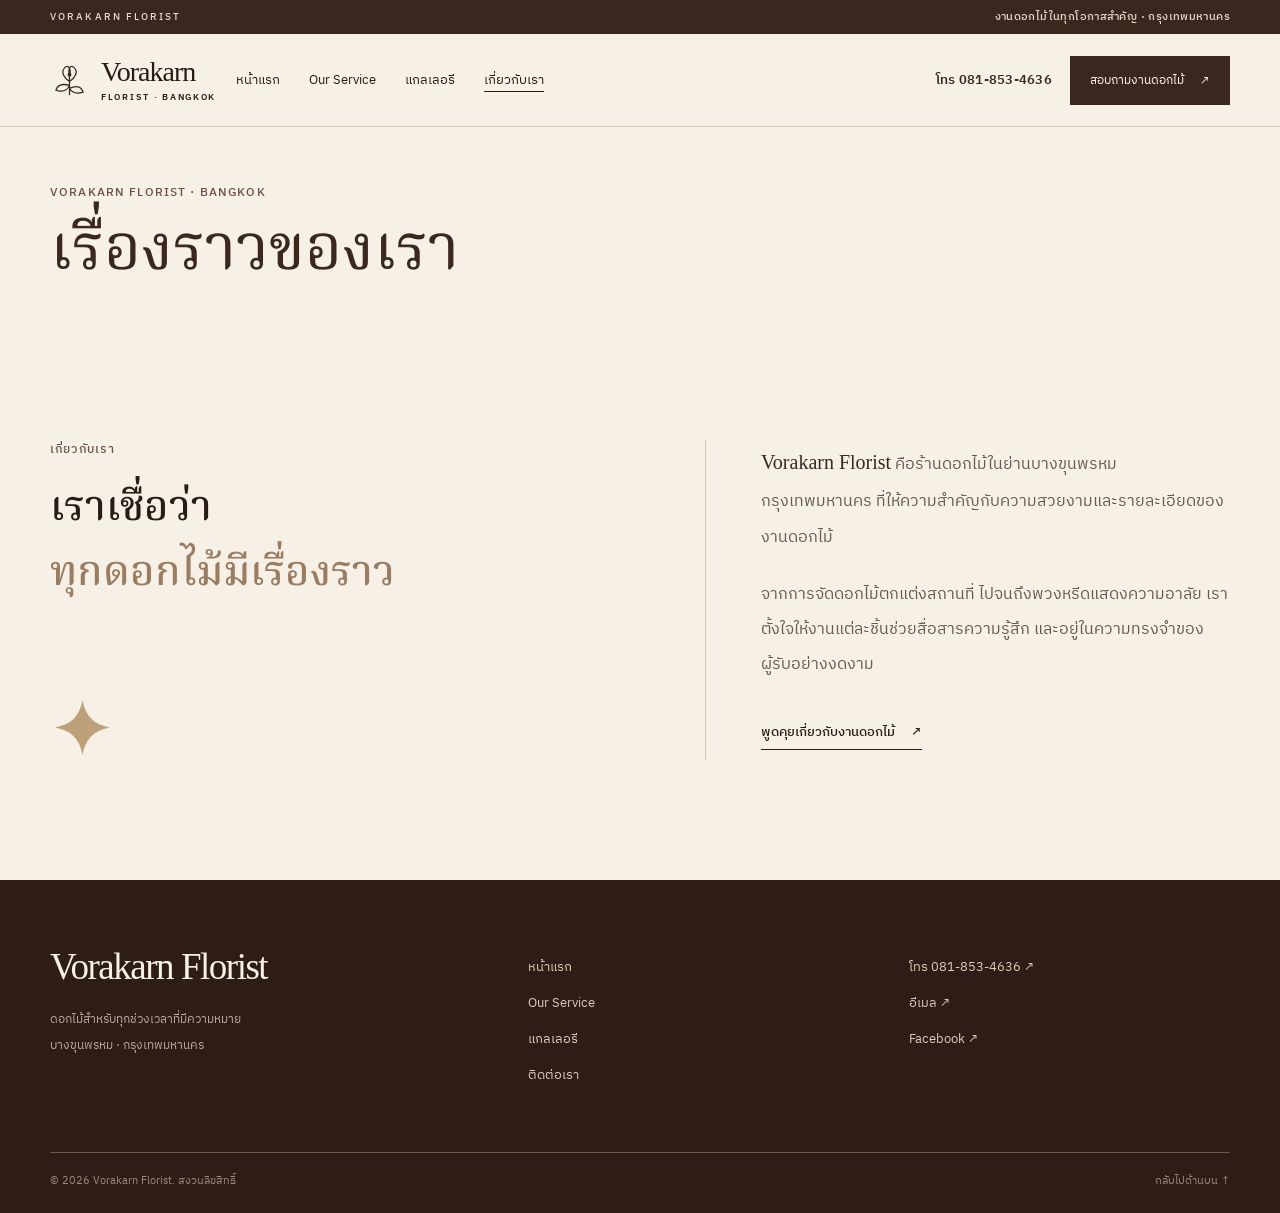
==== about/index.html @ 6dd92ac2 "Add complete Vorakarn Florist website with Our Service categories" ====
<!doctype html>
<html lang="th">
<head>
<meta charset="utf-8"/>
<meta content="width=device-width, initial-scale=1" name="viewport"/>
<meta content="#3a281f" name="theme-color"/>
<meta content="รู้จัก Vorakarn Florist ร้านดอกไม้ย่านบางขุนพรหม กรุงเทพมหานคร" name="description"/>
<meta content="website" property="og:type"/>
<meta content="Vorakarn Florist | งานดอกไม้สำหรับทุกช่วงเวลาที่มีความหมาย" property="og:title"/>
<meta content="งานดอกไม้ที่บรรจงออกแบบ ถ่ายทอดความรู้สึกในทุกโอกาส จากร้านดอกไม้ย่านบางขุนพรหม กรุงเทพมหานคร" property="og:description"/>
<meta content="/assets/photos/IMG_3998.JPG" property="og:image"/>
<title>เกี่ยวกับเรา | Vorakarn Florist</title>
<link href="https://fonts.googleapis.com" rel="preconnect"/>
<link crossorigin="" href="https://fonts.gstatic.com" rel="preconnect"/>
<link href="https://fonts.googleapis.com/css2?family=IBM+Plex+Sans+Thai:wght@300;400;500;600;700&amp;family=Noto+Serif+Thai:wght@400;500;600&amp;display=swap" rel="stylesheet"/>
<link href="/assets/favicon.svg" rel="icon" type="image/svg+xml"/>
<link href="/assets/styles.css" rel="stylesheet"/>
</head>
<body>
<a class="skip-link" href="#main">ข้ามไปยังเนื้อหา</a>
<div class="site-chrome">
<div class="notice-bar"><div class="shell"><span>VORAKARN FLORIST</span><span class="notice-right">งานดอกไม้ในทุกโอกาสสำคัญ · กรุงเทพมหานคร</span></div></div>
<header class="site-header" id="top">
<div class="shell header-inner">
<a aria-label="Vorakarn Florist ไปหน้าแรก" class="brand" href="/">
<span aria-hidden="true" class="brand-mark"><svg fill="none" viewbox="0 0 40 40"><path d="M20 35V16M20 21C14 17 11 11 15 7c4-4 7 1 5 9M20 21c6-4 9-10 5-14-4-4-7 1-5 9M20 25c-7-2-12-1-14 5 7 2 12 0 14-5Zm0 3c7-3 12-2 14 4-7 2-12 0-14-4Z" stroke="currentColor" stroke-linejoin="round" stroke-width="1.3"></path><circle cx="20" cy="14" fill="currentColor" r="2"></circle></svg></span>
<span class="brand-type"><strong>Vorakarn</strong><small>FLORIST · BANGKOK</small></span>
</a>
<nav aria-label="เมนูหลัก" class="primary-nav" id="primary-nav">
<a href="/">หน้าแรก</a><a href="/flowers/">Our Service</a><a href="/gallery/">แกลเลอรี</a><a aria-current="page" href="/about/">เกี่ยวกับเรา</a><a class="mobile-contact" href="/contact/">ติดต่อเรา</a>
</nav>
<div class="header-actions">
<a class="header-phone" href="tel:+66818534636">โทร 081-853-4636</a>
<a class="header-cta" href="/contact/">สอบถามงานดอกไม้ <span aria-hidden="true">↗</span></a>
</div>
<button aria-controls="primary-nav" aria-expanded="false" aria-label="เปิดเมนู" class="menu-toggle"><span></span><span></span></button>
</div>
</header>
</div>
<main id="main"><div class="shell inner-page-intro"><p class="overline">VORAKARN FLORIST · BANGKOK</p><h1>เรื่องราวของเรา</h1></div>






<section aria-labelledby="about-title" class="section about" id="about"><div class="shell about-grid"><div class="about-lead reveal"><p class="overline">เกี่ยวกับเรา</p><h2 id="about-title">เราเชื่อว่า<br/><em>ทุกดอกไม้มีเรื่องราว</em></h2><span aria-hidden="true" class="about-flower"><svg aria-hidden="true" class="ornament-svg" focusable="false" viewbox="0 0 64 64" xmlns="http://www.w3.org/2000/svg"><path d="M32 5 C35 21 43 29 59 32 C43 35 35 43 32 59 C29 43 21 35 5 32 C21 29 29 21 32 5Z" fill="currentColor"></path></svg></span></div><div class="about-body reveal"><p><strong>Vorakarn Florist</strong> คือร้านดอกไม้ในย่านบางขุนพรหม กรุงเทพมหานคร ที่ให้ความสำคัญกับความสวยงามและรายละเอียดของงานดอกไม้</p><p>จากการจัดดอกไม้ตกแต่งสถานที่ ไปจนถึงพวงหรีดแสดงความอาลัย เราตั้งใจให้งานแต่ละชิ้นช่วยสื่อสารความรู้สึก และอยู่ในความทรงจำของผู้รับอย่างงดงาม</p><a class="text-link" href="/contact/">พูดคุยเกี่ยวกับงานดอกไม้ <span aria-hidden="true">↗</span></a></div></div></section>

</main>
<footer class="site-footer"><div class="shell footer-grid"><div><div class="footer-brand">Vorakarn<span> Florist</span></div><p>ดอกไม้สำหรับทุกช่วงเวลาที่มีความหมาย<br/>บางขุนพรหม · กรุงเทพมหานคร</p></div><div class="footer-links"><a href="/">หน้าแรก</a><a href="/flowers/">Our Service</a><a href="/gallery/">แกลเลอรี</a><a href="/contact/">ติดต่อเรา</a></div><div class="footer-social"><a href="tel:+66818534636">โทร 081-853-4636 ↗</a><a href="mailto:vorakarncht@gmail.com">อีเมล ↗</a><a href="https://www.facebook.com/profile.php?id=61595373192844" rel="noopener noreferrer" target="_blank">Facebook ↗</a></div></div><div class="shell footer-bottom"><span>© <span id="year">2026</span> Vorakarn Florist. สงวนลิขสิทธิ์</span><a href="/">กลับไปด้านบน ↑</a></div></footer>
<dialog aria-label="ดูภาพผลงานขนาดใหญ่" class="lightbox" id="lightbox"><button aria-label="ปิดภาพ" class="lightbox-close" type="button">×</button><img alt="" class="lightbox-img" src=""/><p class="lightbox-caption"></p><button aria-label="รูปก่อนหน้า" class="lightbox-prev" type="button">‹</button><button aria-label="รูปถัดไป" class="lightbox-next" type="button">›</button></dialog>
<script src="/assets/app.js"></script>
</body>
</html>
---- assets/styles.css ----
:root{--brown:#3a281f;--espresso:#291b16;--brown-light:#6a5042;--cream:#f7f0e7;--sand:#ede2d3;--beige:#d5c4ae;--gold:#b89b78;--line:#d7cab8;--white:#fffdf9;--serif:'Noto Serif Thai',Georgia,serif;--sans:'IBM Plex Sans Thai',system-ui,sans-serif}*{box-sizing:border-box}html{scroll-behavior:smooth;scroll-padding-top:95px}body{margin:0;background:var(--cream);color:var(--espresso);font-family:var(--sans);font-size:16px;font-weight:400;-webkit-font-smoothing:antialiased}body:has(dialog[open]){overflow:hidden}a{color:inherit;text-decoration:none}button{font:inherit}img{display:block;width:100%}h1,h2,h3,p{margin:0}h1,h2,h3{font-family:var(--serif);font-weight:500}em{font-style:normal;color:var(--brown-light)}.shell{width:min(1260px,calc(100% - 100px));margin:auto}.skip-link{position:absolute;left:12px;top:-100px;background:white;color:black;padding:10px 16px;z-index:999}.skip-link:focus{top:12px}.notice-bar{background:var(--brown);color:#e8dbc9;font:500 10px var(--sans);letter-spacing:.21em}.notice-bar .shell{display:flex;align-items:center;justify-content:space-between;height:34px}.notice-right{font-size:11px;letter-spacing:.035em}.site-header{position:sticky;top:0;background:rgba(247,240,231,.97);backdrop-filter:blur(20px);border-bottom:1px solid var(--line);z-index:20}.header-inner{height:92px;display:flex;align-items:center;justify-content:space-between;gap:20px}.brand{display:flex;align-items:center;gap:12px;white-space:nowrap}.brand-mark{width:39px;height:39px;color:var(--brown)}.brand-mark svg{width:100%;height:100%}.brand-type{display:flex;flex-direction:column;line-height:1}.brand-type strong{font-family:Georgia,serif;font-size:28px;font-weight:400;letter-spacing:-.035em}.brand-type small{margin-top:7px;font-size:9px;letter-spacing:.19em;font-weight:600}.primary-nav{display:flex;gap:29px;align-items:center}.primary-nav>a{font-size:13px;transition:color .2s}.primary-nav>a:hover,.text-link:hover{color:#98754f}.header-cta{background:var(--brown);color:#fff8ef;padding:15px 20px;font-size:12px;white-space:nowrap;transition:background .2s}.header-cta:hover,.btn-dark:hover{background:#694b37}.header-cta span,.btn span,.text-link span{margin-left:13px}.mobile-contact,.menu-toggle{display:none!important}.hero{padding-top:54px}.hero-grid{display:grid;grid-template-columns:.96fr 1.04fr;min-height:650px;align-items:stretch}.hero-copy{padding:82px 50px 65px 5px;display:flex;flex-direction:column;align-items:flex-start;position:relative}.eyebrow,.overline{font-size:12px;letter-spacing:.095em;font-weight:500;color:var(--brown-light)}.eyebrow{display:flex;align-items:center;gap:12px}.eyebrow-line{display:inline-block;width:27px;height:1px;background:var(--gold)}.hero-ornament{font-size:20px;color:var(--gold);margin:58px 0 22px}.hero h1{font-size:clamp(36px,3.35vw,54px);line-height:1.47;letter-spacing:-.045em;white-space:nowrap}.hero h1 em{color:#967657}.hero-lead{max-width:435px;line-height:2;opacity:.8;font-size:15px;margin:27px 0 36px}.hero-actions{display:flex;align-items:center;flex-wrap:wrap;gap:26px}.btn{display:inline-flex;align-items:center;justify-content:center;gap:10px;padding:15px 25px;font-size:14px;font-weight:500;min-height:54px;transition:background .2s,transform .2s}.btn:hover{transform:translateY(-2px)}.btn-dark{background:var(--brown);color:var(--white)}.btn-light{background:var(--cream);color:var(--brown)}.btn-light:hover{background:#e5d8c6}.btn-outline{border:1px solid #aa9481;color:var(--brown);padding-inline:26px}.btn-outline:hover{background:var(--sand)}.text-link{border-bottom:1px solid currentColor;padding-bottom:6px;font-size:13px;font-weight:500;transition:color .2s}.hero-note{display:flex;align-items:center;gap:15px;margin-top:auto;padding-top:42px;color:#827365;font-size:11px}.thin-line{width:29px;height:1px;background:#b29b87}.hero-photo{height:100%;min-height:650px;position:relative;overflow:hidden;background:#cbb8ab}.hero-photo>img{height:100%;object-fit:cover;object-position:center 45%;transition:transform .7s}.hero-photo:hover>img{transform:scale(1.035)}.photo-corner{position:absolute;right:23px;top:23px;width:60px;height:60px;background:#f8efe2e8;display:flex;align-items:center;justify-content:center;font-family:Georgia,serif;font-size:29px;letter-spacing:-8px;padding-right:9px;color:var(--brown)}.photo-corner span{padding-top:8px}.photo-caption{position:absolute;bottom:0;left:0;right:0;background:linear-gradient(transparent,rgba(0,0,0,.48));color:white;font-size:12px;letter-spacing:.02em;padding:45px 25px 22px}.hero-bottom{height:95px;display:flex;gap:26px;align-items:center;color:#8c7666;font-size:11px;letter-spacing:.04em}.hero-bottom-line{flex:1;height:1px;background:var(--line)}.hero-bottom>a{font-size:25px}.intro-band{background:var(--brown);color:var(--cream)}.intro-band-inner{min-height:225px;display:flex;align-items:center;justify-content:space-between;gap:30px}.intro-band p{font-family:var(--serif);font-size:clamp(20px,2.4vw,30px);line-height:1.9;letter-spacing:-.015em}.intro-band p span{color:#ccaf8e}.intro-star{font-size:67px;color:#bda17b}.section{padding:120px 0}.section-heading{display:flex;justify-content:space-between;align-items:end;gap:70px;margin-bottom:49px}.section-heading h2{font-size:clamp(29px,3.1vw,44px);line-height:1.5;letter-spacing:-.03em;margin-top:13px}.section-heading h2 em,.about h2 em{color:#9a7c61}.section-heading>p{font-size:14px;max-width:375px;line-height:2;color:#796b5f}.service-grid{display:grid;grid-template-columns:repeat(3,1fr);gap:22px}.service-card{border:1px solid var(--line);background:#f7f0e7;transition:transform .3s,box-shadow .3s;overflow:hidden}.service-card:hover{transform:translateY(-6px);box-shadow:0 20px 50px #38271d12}.service-image{height:355px;overflow:hidden;background:#e1d7cb}.service-image img{height:100%;object-fit:cover;transition:transform .5s}.service-card:hover img{transform:scale(1.06)}.service-info{padding:25px 25px 32px;position:relative;min-height:221px}.service-info>span:first-child{color:#9d846f;font-size:10px;letter-spacing:.07em}.service-info h3{font-size:20px;line-height:1.6;margin:13px 0 12px;padding-right:20px}.service-info p{font-size:12px;color:#76685c;line-height:2;max-width:95%}.service-arrow{position:absolute;right:24px;bottom:25px;font-size:20px;color:#92765d}.image-feature{display:grid;grid-template-columns:1fr 1fr;min-height:630px}.feature-photo{background:#d3c9c0;min-height:630px}.feature-photo img{height:100%;object-fit:cover;object-position:center 46%}.feature-copy{display:flex;align-items:center;background:var(--brown);color:var(--cream);padding:70px min(7vw,105px)}.feature-copy-inner{max-width:470px}.feature-copy .overline{color:#d5baa0}.feature-copy h2{font-size:clamp(30px,3vw,44px);line-height:1.7;margin:25px 0}.feature-copy h2 em{color:#c7ad8d}.feature-copy p{max-width:420px;color:#e0d2c4;line-height:2.05;font-size:14px;margin-bottom:31px}.text-link-light{color:#f6e8d5}.portfolio{background:#fdf9f2}.gallery-tabs{display:flex;flex-wrap:wrap;gap:28px;border-bottom:1px solid var(--line);margin-bottom:28px}.tab{border:0;background:transparent;color:#847261;padding:0 0 18px;position:relative;cursor:pointer;font-size:13px}.tab span{font-size:10px;color:#b19d86;margin-left:6px}.tab.active{color:var(--brown);font-weight:600}.tab.active:after{position:absolute;content:"";height:2px;left:0;right:0;bottom:-1px;background:var(--brown)}.gallery-grid{display:grid;grid-template-columns:repeat(3,minmax(0,1fr));grid-auto-flow:row dense;gap:17px}.gallery-card{border:0;padding:0;background:#e0d5c7;cursor:zoom-in;overflow:hidden;position:relative;aspect-ratio:4/4.3;min-height:0}.gallery-card.tall{grid-row:span 2;aspect-ratio:auto}.gallery-card img{height:100%;object-fit:cover;transition:transform .65s}.gallery-card:hover img{transform:scale(1.065)}.gallery-card:focus-visible{outline:3px solid #9b6f45;outline-offset:3px}.gallery-card[hidden]{display:none!important}.gallery-overlay{display:flex;justify-content:space-between;position:absolute;bottom:0;left:0;right:0;padding:48px 19px 20px;background:linear-gradient(transparent,rgba(31,22,18,.78));color:#fff;font-size:12px;text-align:left;opacity:0;transform:translateY(7px);transition:opacity .25s,transform .25s}.gallery-card:hover .gallery-overlay,.gallery-card:focus-visible .gallery-overlay{opacity:1;transform:none}.gallery-after{display:flex;align-items:center;justify-content:center;gap:22px;padding-top:42px;color:#746659;font-size:13px}.gallery-after a{text-decoration:underline;text-underline-offset:6px;color:#3a281f;font-weight:600}.wreath-section{background:#eee5d9;padding:110px 0}.wreath-grid{display:grid;grid-template-columns:.96fr 1.04fr;gap:min(9vw,120px);align-items:center}.wreath-photo{max-width:480px;aspect-ratio:4/4.5;background:#d6c3b4}.wreath-photo img{width:100%;height:100%;object-fit:cover}.wreath-copy{max-width:520px}.wreath-copy h2{font-size:clamp(30px,3.5vw,49px);line-height:1.55;margin:21px 0}.wreath-copy>p:not(.overline){font-size:15px;line-height:2.1;color:#706154;margin-bottom:30px}.about{background:#f7f0e7}.about-grid{display:grid;grid-template-columns:1fr 1fr;gap:130px}.about-lead{display:flex;flex-direction:column;min-height:320px}.about h2{font-size:clamp(31px,3.25vw,49px);line-height:1.55;margin:18px 0 34px}.about-flower{font-size:65px;font-weight:300;color:#bda17b;margin-top:auto}.about-body{border-left:1px solid var(--line);padding-left:55px}.about-body p{font-size:16px;line-height:2.2;color:#67594d;margin-bottom:22px}.about-body strong{font-family:Georgia,serif;font-size:20px;color:var(--brown);font-weight:400}.about-body .text-link{display:inline-block;margin-top:17px}.contact{background:var(--brown);color:var(--cream);padding:120px 0}.contact-grid{display:grid;grid-template-columns:.95fr 1.05fr;gap:125px}.contact .overline{color:#cbb194}.contact h2{font-size:clamp(34px,4.3vw,60px);line-height:1.5;margin:22px 0}.contact h2 em{color:#cfb48f}.contact-intro>p:not(.overline){font-size:14px;line-height:2.05;color:#e4d6c8;max-width:410px;margin-bottom:33px}.contact-details{border-top:1px solid #806c5d}.contact-item{display:grid;grid-template-columns:50px 1fr 25px;gap:12px;align-items:start;padding:24px 0;border-bottom:1px solid #806c5d}.contact-index{color:#a99481;font:12px Georgia,serif;padding-top:5px}.contact-item h3{font-family:var(--sans);font-size:12px;font-weight:400;color:#c7b09b;margin-bottom:6px}.contact-item a{font-size:16px;line-height:1.8;word-break:break-word;transition:color .2s}.contact-item a:hover{color:#dbc19f}.contact-out{font-size:23px;color:#c9ae91}.site-footer{background:#2d1d16;color:#decbb8;padding:65px 0 23px}.footer-grid{display:grid;grid-template-columns:1.3fr 1fr 1fr;gap:60px}.footer-brand{font-family:Georgia,serif;font-size:37px;letter-spacing:-.04em;color:var(--cream)}.footer-brand span{font-weight:400}.footer-grid p{font-size:12px;color:#bda998;line-height:2.1;margin-top:19px}.footer-links,.footer-social{display:flex;flex-direction:column;gap:14px;padding-top:11px;font-size:13px}.footer-links a:hover,.footer-social a:hover{color:white}.footer-bottom{display:flex;justify-content:space-between;border-top:1px solid #705746;margin-top:66px;padding-top:19px;color:#9c897a;font-size:11px}.lightbox{border:0;padding:0;background:#1d1511f7;color:#fff;position:fixed;inset:0;width:100vw;height:100vh;max-width:none;max-height:none;overflow:hidden}.lightbox::backdrop{background:#120c09e8}.lightbox-img{position:absolute;left:50%;top:50%;transform:translate(-50%,-50%);max-height:85vh;max-width:85vw;width:auto;height:auto;object-fit:contain}.lightbox-caption{position:absolute;left:50%;transform:translateX(-50%);bottom:14px;text-align:center;font-size:13px}.lightbox-close,.lightbox-prev,.lightbox-next{position:absolute;border:0;background:#fff2;color:#fff;cursor:pointer;width:45px;height:45px;border-radius:50%;font:31px Georgia,serif}.lightbox-close{right:24px;top:21px}.lightbox-prev{left:25px;top:50%}.lightbox-next{right:25px;top:50%}.lightbox-close:hover,.lightbox-prev:hover,.lightbox-next:hover{background:#fff4}.reveal{opacity:1;transform:none}@media(prefers-reduced-motion:no-preference){.js-reveal .reveal:not(.visible){opacity:0;transform:translateY(18px)}.js-reveal .reveal{transition:opacity .7s ease,transform .7s ease}.js-reveal .reveal.visible{opacity:1;transform:none}}@media(max-width:1160px){.shell{width:min(1100px,calc(100% - 70px))}.primary-nav{gap:17px}.primary-nav>a{font-size:12px}.hero-copy{padding-right:22px}.hero h1{font-size:41px}.header-cta{padding:14px}.service-image{height:300px}.contact-grid{gap:70px}}@media(max-width:900px){.shell{width:calc(100% - 48px)}.notice-bar .shell{height:30px}.header-inner{height:75px}.primary-nav{gap:13px}.header-cta{display:none}.hero{padding-top:25px}.hero-grid{grid-template-columns:1fr 1fr;min-height:530px}.hero-copy{padding:42px 25px 37px 0}.hero-ornament{margin:25px 0 14px}.hero h1{font-size:34px;white-space:normal}.hero-lead{font-size:13px}.hero-photo{min-height:530px}.section{padding:85px 0}.section-heading{gap:25px}.service-grid{gap:12px}.service-image{height:250px}.service-info{padding:20px;min-height:245px}.service-info h3{font-size:17px}.image-feature,.feature-photo{min-height:525px}.feature-copy{padding:45px}.about-grid{gap:60px}.contact-grid{gap:50px}.gallery-grid{gap:12px}}
@media(max-width:680px){html{scroll-padding-top:76px}.shell{width:calc(100% - 38px)}.notice-bar .shell{justify-content:center}.notice-right{display:none}.site-header .header-inner{height:72px}.brand-mark{width:31px;height:31px}.brand-type strong{font-size:23px}.brand-type small{font-size:8px}.menu-toggle{display:flex!important;flex-direction:column;justify-content:center;gap:6px;width:40px;height:40px;background:transparent;border:0;padding:9px;cursor:pointer}.menu-toggle span{background:var(--brown);height:2px;width:23px;transition:transform .2s}.menu-toggle[aria-expanded=true] span:first-child{transform:translateY(4px) rotate(45deg)}.menu-toggle[aria-expanded=true] span:last-child{transform:translateY(-4px) rotate(-45deg)}.primary-nav{position:absolute;left:0;right:0;top:72px;background:var(--cream);border-bottom:1px solid var(--line);padding:14px 19px 20px;display:none;flex-direction:column;align-items:stretch;gap:0;box-shadow:0 30px 30px #0002}.primary-nav.open{display:flex}.primary-nav>a{font-size:15px;border-bottom:1px solid var(--line);padding:13px 7px}.mobile-contact{display:block!important}.hero{padding:0}.hero-grid{grid-template-columns:1fr;min-height:0}.hero-copy{padding:52px 2px 42px;min-height:470px}.eyebrow{font-size:11px}.hero-ornament{margin:26px 0 13px}.hero h1{font-size:clamp(33px,8vw,43px);line-height:1.58}.hero-lead{max-width:360px;line-height:1.95;font-size:13px;margin:19px 0 29px}.hero-actions{gap:24px}.btn{min-height:51px;font-size:13px}.hero-note{padding-top:37px}.hero-photo{height:510px;min-height:0}.photo-corner{width:51px;height:51px;font-size:25px}.hero-bottom{height:70px;gap:13px;font-size:9px}.hero-bottom-line{max-width:30px}.hero-bottom>a{margin-left:auto}.intro-band-inner{min-height:190px}.intro-band p{font-size:20px}.intro-star{font-size:33px}.section{padding:82px 0}.section-heading{align-items:flex-start;flex-direction:column;gap:15px;margin-bottom:34px}.section-heading h2{font-size:32px}.section-heading>p{font-size:13px}.service-grid{grid-template-columns:1fr;gap:21px}.service-image{height:320px}.service-info{min-height:0;padding:19px 23px 29px}.service-info h3{font-size:21px}.service-info p{max-width:93%;font-size:13px}.image-feature{grid-template-columns:1fr}.feature-photo{min-height:0;height:410px}.feature-copy{padding:64px 27px;min-height:430px}.feature-copy h2{font-size:32px}.gallery-tabs{gap:13px}.tab{font-size:11px}.tab span{font-size:9px}.gallery-grid{grid-template-columns:repeat(2,minmax(0,1fr));gap:9px}.gallery-card{aspect-ratio:3/4.3}.gallery-card.tall{grid-row:span 2}.gallery-overlay{opacity:1;transform:none;padding:35px 9px 11px;font-size:10px}.gallery-after{align-items:flex-start;flex-direction:column;gap:6px;line-height:1.8}.wreath-section{padding:78px 0}.wreath-grid{grid-template-columns:1fr;gap:40px}.wreath-photo{max-width:none;aspect-ratio:4/4}.wreath-copy h2{font-size:35px}.about-grid{grid-template-columns:1fr;gap:22px}.about-lead{min-height:0}.about h2{font-size:34px}.about-flower{display:none}.about-body{padding-left:20px}.about-body p{font-size:14px}.contact{padding:90px 0}.contact-grid{grid-template-columns:1fr;gap:56px}.contact h2{font-size:42px}.contact-item{grid-template-columns:27px 1fr 20px}.contact-item a{font-size:14px}.footer-grid{grid-template-columns:1fr 1fr;gap:35px}.footer-grid>div:first-child{grid-column:span 2}.footer-brand{font-size:31px}.footer-bottom{gap:15px;line-height:1.7}.lightbox-img{max-width:87vw;max-height:78vh}.lightbox-close{right:15px;top:15px}.lightbox-prev{left:6px}.lightbox-next{right:6px}}
@media(max-width:360px){.hero-actions{gap:14px}.hero h1{font-size:31px}.tab{font-size:10px}.gallery-tabs{gap:8px}}@media(prefers-reduced-motion:reduce){html{scroll-behavior:auto}*{animation:none!important;transition:none!important}}

/* Cross-platform monochrome ornaments: iOS draws the original ✳ glyph as a green emoji */
.ornament-svg{display:inline-block;vertical-align:middle;width:1em;height:1em;color:inherit;fill:currentColor;flex:none}
.intro-star .ornament-svg,.hero-ornament .ornament-svg,.about-flower .ornament-svg{display:block}

/* Additional clean-URL page mastheads */
.inner-page-intro { padding-top: 3.5rem; padding-bottom: 1.8rem; }
.inner-page-intro h1 { font-family: "Noto Serif Thai", serif; font-weight: 400; font-size: clamp(2.7rem, 5vw, 4.8rem); line-height: 1.25; color: #3a281f; margin: .6rem 0 0; }
.primary-nav a[aria-current="page"] { text-decoration: underline; text-underline-offset: .45rem; }
@media(max-width:700px) { .inner-page-intro {padding-top: 2.8rem; padding-bottom: 0;} }

/* Fixed top chrome + header phone */
html{scroll-padding-top:127px}
body{padding-top:127px}
.site-chrome{
  position:fixed;
  top:0;
  left:0;
  right:0;
  z-index:40;
  background:rgba(247,240,231,.97);
  backdrop-filter:blur(20px);
}
.site-header{
  position:relative;
  top:auto;
  background:transparent;
  backdrop-filter:none;
}
.header-actions{
  display:flex;
  align-items:center;
  gap:18px;
  margin-left:auto;
  flex-shrink:0;
}
.header-phone{
  color:var(--brown);
  font-size:13px;
  font-weight:600;
  letter-spacing:.02em;
  white-space:nowrap;
  transition:color .2s;
}
.header-phone:hover{color:#98754f}
@media(max-width:1160px){
  .header-actions{gap:12px}
  .header-phone{font-size:12px}
}
@media(max-width:900px){
  html{scroll-padding-top:106px}
  body{padding-top:106px}
}
@media(max-width:680px){
  html{scroll-padding-top:103px}
  body{padding-top:103px}
  .header-phone{font-size:12px}
}
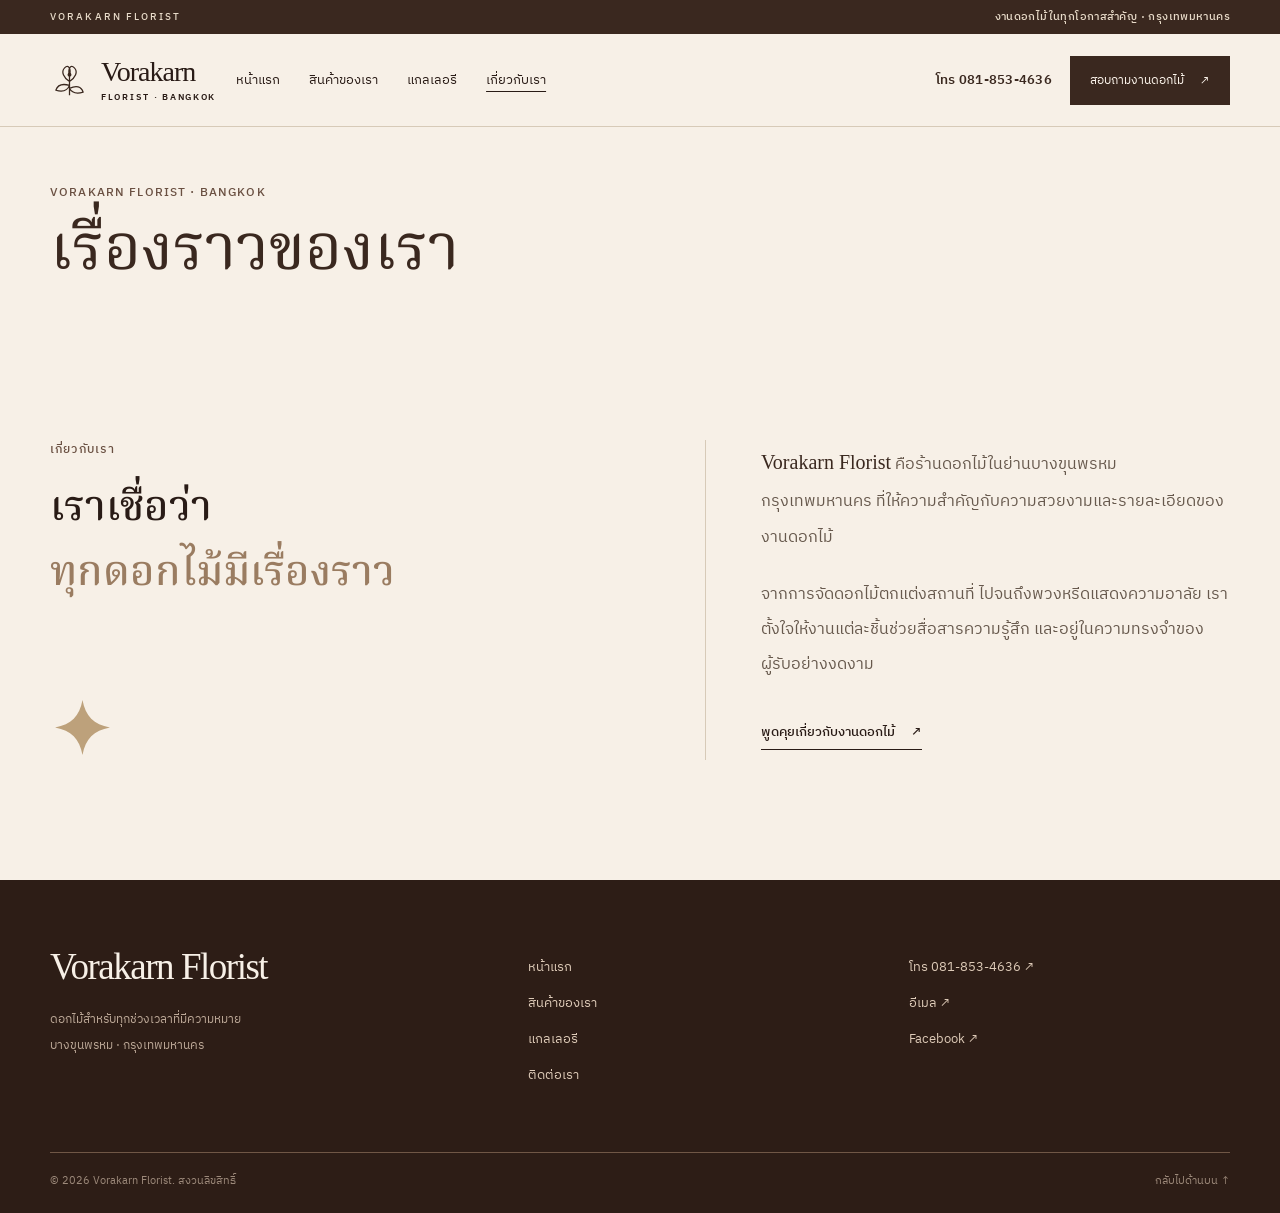
==== commit fc079915: "Rename product page to สินค้าของเรา and event category to งานตกแต่งสถานที่" ====
--- a/about/index.html
+++ b/about/index.html
@@ -27,7 +27,7 @@
 <span class="brand-type"><strong>Vorakarn</strong><small>FLORIST · BANGKOK</small></span>
 </a>
 <nav aria-label="เมนูหลัก" class="primary-nav" id="primary-nav">
-<a href="/">หน้าแรก</a><a href="/flowers/">Our Service</a><a href="/gallery/">แกลเลอรี</a><a aria-current="page" href="/about/">เกี่ยวกับเรา</a><a class="mobile-contact" href="/contact/">ติดต่อเรา</a>
+<a href="/">หน้าแรก</a><a href="/flowers/">สินค้าของเรา</a><a href="/gallery/">แกลเลอรี</a><a aria-current="page" href="/about/">เกี่ยวกับเรา</a><a class="mobile-contact" href="/contact/">ติดต่อเรา</a>
 </nav>
 <div class="header-actions">
 <a class="header-phone" href="tel:+66818534636">โทร 081-853-4636</a>
@@ -47,7 +47,7 @@
 <section aria-labelledby="about-title" class="section about" id="about"><div class="shell about-grid"><div class="about-lead reveal"><p class="overline">เกี่ยวกับเรา</p><h2 id="about-title">เราเชื่อว่า<br/><em>ทุกดอกไม้มีเรื่องราว</em></h2><span aria-hidden="true" class="about-flower"><svg aria-hidden="true" class="ornament-svg" focusable="false" viewbox="0 0 64 64" xmlns="http://www.w3.org/2000/svg"><path d="M32 5 C35 21 43 29 59 32 C43 35 35 43 32 59 C29 43 21 35 5 32 C21 29 29 21 32 5Z" fill="currentColor"></path></svg></span></div><div class="about-body reveal"><p><strong>Vorakarn Florist</strong> คือร้านดอกไม้ในย่านบางขุนพรหม กรุงเทพมหานคร ที่ให้ความสำคัญกับความสวยงามและรายละเอียดของงานดอกไม้</p><p>จากการจัดดอกไม้ตกแต่งสถานที่ ไปจนถึงพวงหรีดแสดงความอาลัย เราตั้งใจให้งานแต่ละชิ้นช่วยสื่อสารความรู้สึก และอยู่ในความทรงจำของผู้รับอย่างงดงาม</p><a class="text-link" href="/contact/">พูดคุยเกี่ยวกับงานดอกไม้ <span aria-hidden="true">↗</span></a></div></div></section>
 
 </main>
-<footer class="site-footer"><div class="shell footer-grid"><div><div class="footer-brand">Vorakarn<span> Florist</span></div><p>ดอกไม้สำหรับทุกช่วงเวลาที่มีความหมาย<br/>บางขุนพรหม · กรุงเทพมหานคร</p></div><div class="footer-links"><a href="/">หน้าแรก</a><a href="/flowers/">Our Service</a><a href="/gallery/">แกลเลอรี</a><a href="/contact/">ติดต่อเรา</a></div><div class="footer-social"><a href="tel:+66818534636">โทร 081-853-4636 ↗</a><a href="mailto:vorakarncht@gmail.com">อีเมล ↗</a><a href="https://www.facebook.com/profile.php?id=61595373192844" rel="noopener noreferrer" target="_blank">Facebook ↗</a></div></div><div class="shell footer-bottom"><span>© <span id="year">2026</span> Vorakarn Florist. สงวนลิขสิทธิ์</span><a href="/">กลับไปด้านบน ↑</a></div></footer>
+<footer class="site-footer"><div class="shell footer-grid"><div><div class="footer-brand">Vorakarn<span> Florist</span></div><p>ดอกไม้สำหรับทุกช่วงเวลาที่มีความหมาย<br/>บางขุนพรหม · กรุงเทพมหานคร</p></div><div class="footer-links"><a href="/">หน้าแรก</a><a href="/flowers/">สินค้าของเรา</a><a href="/gallery/">แกลเลอรี</a><a href="/contact/">ติดต่อเรา</a></div><div class="footer-social"><a href="tel:+66818534636">โทร 081-853-4636 ↗</a><a href="mailto:vorakarncht@gmail.com">อีเมล ↗</a><a href="https://www.facebook.com/profile.php?id=61595373192844" rel="noopener noreferrer" target="_blank">Facebook ↗</a></div></div><div class="shell footer-bottom"><span>© <span id="year">2026</span> Vorakarn Florist. สงวนลิขสิทธิ์</span><a href="/">กลับไปด้านบน ↑</a></div></footer>
 <dialog aria-label="ดูภาพผลงานขนาดใหญ่" class="lightbox" id="lightbox"><button aria-label="ปิดภาพ" class="lightbox-close" type="button">×</button><img alt="" class="lightbox-img" src=""/><p class="lightbox-caption"></p><button aria-label="รูปก่อนหน้า" class="lightbox-prev" type="button">‹</button><button aria-label="รูปถัดไป" class="lightbox-next" type="button">›</button></dialog>
 <script src="/assets/app.js"></script>
 </body>
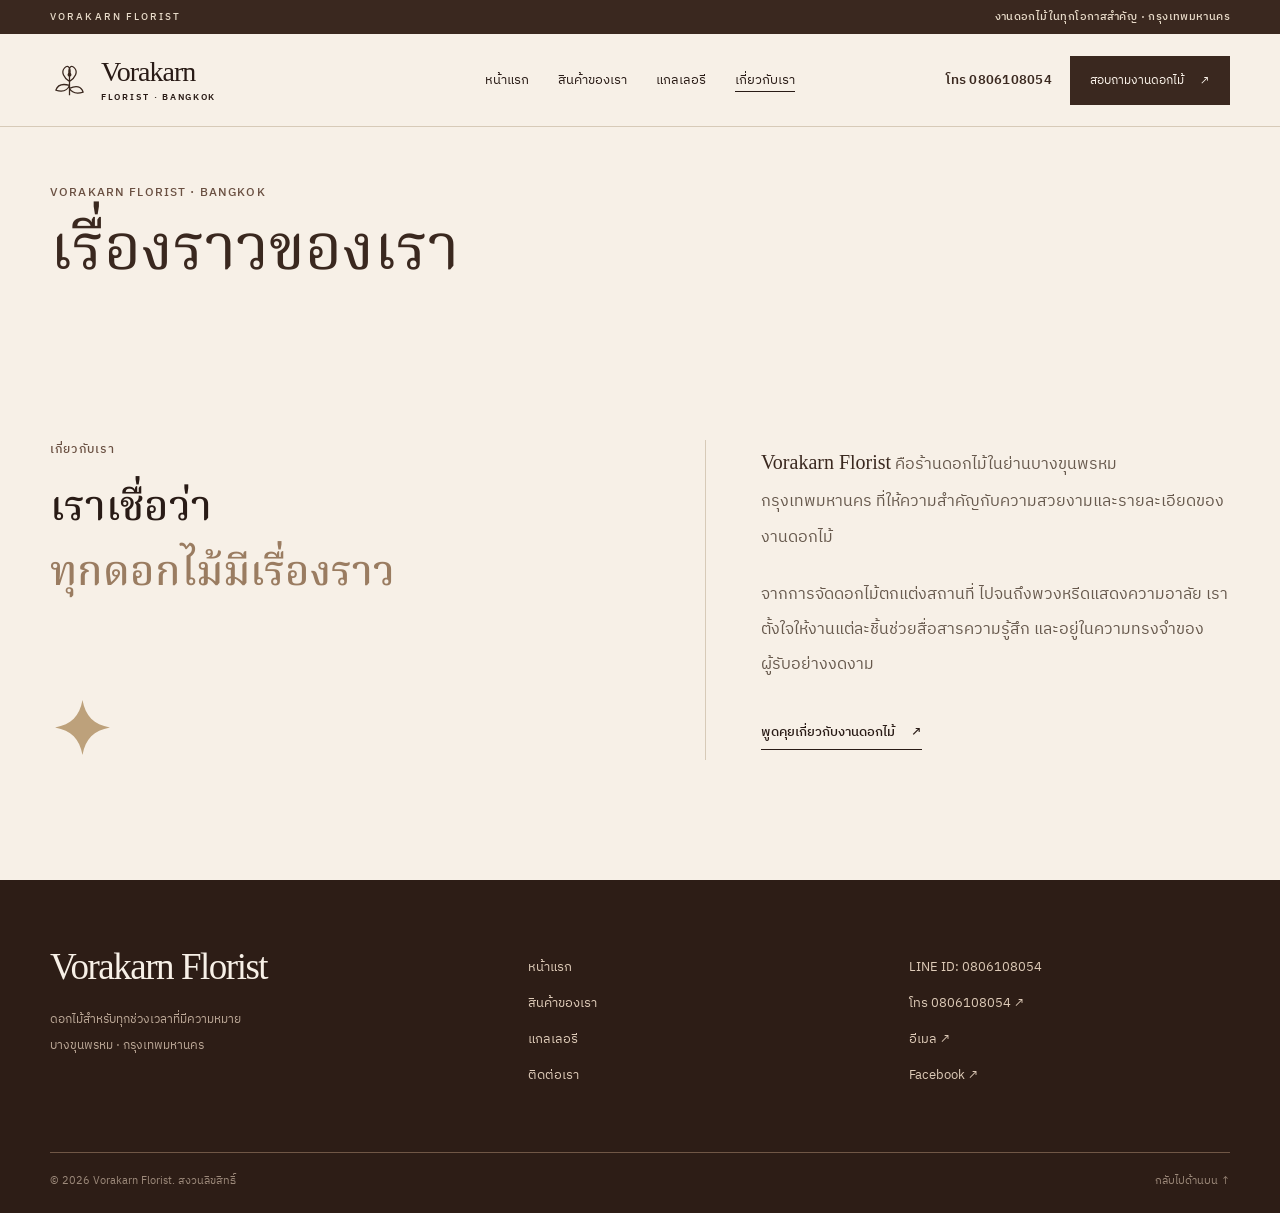
==== commit f4037c84: "Center header navigation and update phone and LINE contact details" ====
--- a/about/index.html
+++ b/about/index.html
@@ -30,7 +30,7 @@
 <a href="/">หน้าแรก</a><a href="/flowers/">สินค้าของเรา</a><a href="/gallery/">แกลเลอรี</a><a aria-current="page" href="/about/">เกี่ยวกับเรา</a><a class="mobile-contact" href="/contact/">ติดต่อเรา</a>
 </nav>
 <div class="header-actions">
-<a class="header-phone" href="tel:+66818534636">โทร 081-853-4636</a>
+<a class="header-phone" href="tel:+66806108054">โทร 0806108054</a>
 <a class="header-cta" href="/contact/">สอบถามงานดอกไม้ <span aria-hidden="true">↗</span></a>
 </div>
 <button aria-controls="primary-nav" aria-expanded="false" aria-label="เปิดเมนู" class="menu-toggle"><span></span><span></span></button>
@@ -47,7 +47,7 @@
 <section aria-labelledby="about-title" class="section about" id="about"><div class="shell about-grid"><div class="about-lead reveal"><p class="overline">เกี่ยวกับเรา</p><h2 id="about-title">เราเชื่อว่า<br/><em>ทุกดอกไม้มีเรื่องราว</em></h2><span aria-hidden="true" class="about-flower"><svg aria-hidden="true" class="ornament-svg" focusable="false" viewbox="0 0 64 64" xmlns="http://www.w3.org/2000/svg"><path d="M32 5 C35 21 43 29 59 32 C43 35 35 43 32 59 C29 43 21 35 5 32 C21 29 29 21 32 5Z" fill="currentColor"></path></svg></span></div><div class="about-body reveal"><p><strong>Vorakarn Florist</strong> คือร้านดอกไม้ในย่านบางขุนพรหม กรุงเทพมหานคร ที่ให้ความสำคัญกับความสวยงามและรายละเอียดของงานดอกไม้</p><p>จากการจัดดอกไม้ตกแต่งสถานที่ ไปจนถึงพวงหรีดแสดงความอาลัย เราตั้งใจให้งานแต่ละชิ้นช่วยสื่อสารความรู้สึก และอยู่ในความทรงจำของผู้รับอย่างงดงาม</p><a class="text-link" href="/contact/">พูดคุยเกี่ยวกับงานดอกไม้ <span aria-hidden="true">↗</span></a></div></div></section>
 
 </main>
-<footer class="site-footer"><div class="shell footer-grid"><div><div class="footer-brand">Vorakarn<span> Florist</span></div><p>ดอกไม้สำหรับทุกช่วงเวลาที่มีความหมาย<br/>บางขุนพรหม · กรุงเทพมหานคร</p></div><div class="footer-links"><a href="/">หน้าแรก</a><a href="/flowers/">สินค้าของเรา</a><a href="/gallery/">แกลเลอรี</a><a href="/contact/">ติดต่อเรา</a></div><div class="footer-social"><a href="tel:+66818534636">โทร 081-853-4636 ↗</a><a href="mailto:vorakarncht@gmail.com">อีเมล ↗</a><a href="https://www.facebook.com/profile.php?id=61595373192844" rel="noopener noreferrer" target="_blank">Facebook ↗</a></div></div><div class="shell footer-bottom"><span>© <span id="year">2026</span> Vorakarn Florist. สงวนลิขสิทธิ์</span><a href="/">กลับไปด้านบน ↑</a></div></footer>
+<footer class="site-footer"><div class="shell footer-grid"><div><div class="footer-brand">Vorakarn<span> Florist</span></div><p>ดอกไม้สำหรับทุกช่วงเวลาที่มีความหมาย<br/>บางขุนพรหม · กรุงเทพมหานคร</p></div><div class="footer-links"><a href="/">หน้าแรก</a><a href="/flowers/">สินค้าของเรา</a><a href="/gallery/">แกลเลอรี</a><a href="/contact/">ติดต่อเรา</a></div><div class="footer-social"><span>LINE ID: 0806108054</span><a href="tel:+66806108054">โทร 0806108054 ↗</a><a href="mailto:vorakarncht@gmail.com">อีเมล ↗</a><a href="https://www.facebook.com/profile.php?id=61595373192844" rel="noopener noreferrer" target="_blank">Facebook ↗</a></div></div><div class="shell footer-bottom"><span>© <span id="year">2026</span> Vorakarn Florist. สงวนลิขสิทธิ์</span><a href="/">กลับไปด้านบน ↑</a></div></footer>
 <dialog aria-label="ดูภาพผลงานขนาดใหญ่" class="lightbox" id="lightbox"><button aria-label="ปิดภาพ" class="lightbox-close" type="button">×</button><img alt="" class="lightbox-img" src=""/><p class="lightbox-caption"></p><button aria-label="รูปก่อนหน้า" class="lightbox-prev" type="button">‹</button><button aria-label="รูปถัดไป" class="lightbox-next" type="button">›</button></dialog>
 <script src="/assets/app.js"></script>
 </body>
--- a/assets/styles.css
+++ b/assets/styles.css
@@ -59,3 +59,24 @@
   body{padding-top:103px}
   .header-phone{font-size:12px}
 }
+
+/* Keep the desktop menu centered independently of the side controls. */
+@media(min-width:681px){
+  .header-inner{display:grid;grid-template-columns:minmax(0,1fr) auto minmax(0,1fr)}
+  .header-inner>.brand{justify-self:start}
+  .header-inner>.primary-nav{justify-self:center;white-space:nowrap}
+  .header-inner>.header-actions{justify-self:end;margin-left:0}
+}
+@media(min-width:901px) and (max-width:1160px){
+  .header-cta{display:none}
+}
+@media(min-width:681px) and (max-width:900px){
+  .header-inner{height:115px;grid-template-columns:1fr 1fr;grid-template-rows:66px 49px;gap:0 20px}
+  .header-inner>.primary-nav{grid-row:2;grid-column:1 / -1;align-self:start}
+  .header-inner>.header-actions{grid-row:1;grid-column:2}
+  html{scroll-padding-top:146px}
+  body{padding-top:146px}
+}
+.contact-line-id{font-size:16px;line-height:1.8;overflow-wrap:anywhere}
+.contact-line-note{font-size:12px;color:#c7b09b;margin-top:4px;line-height:1.8}
+@media(max-width:680px){.contact-line-id{font-size:14px}}
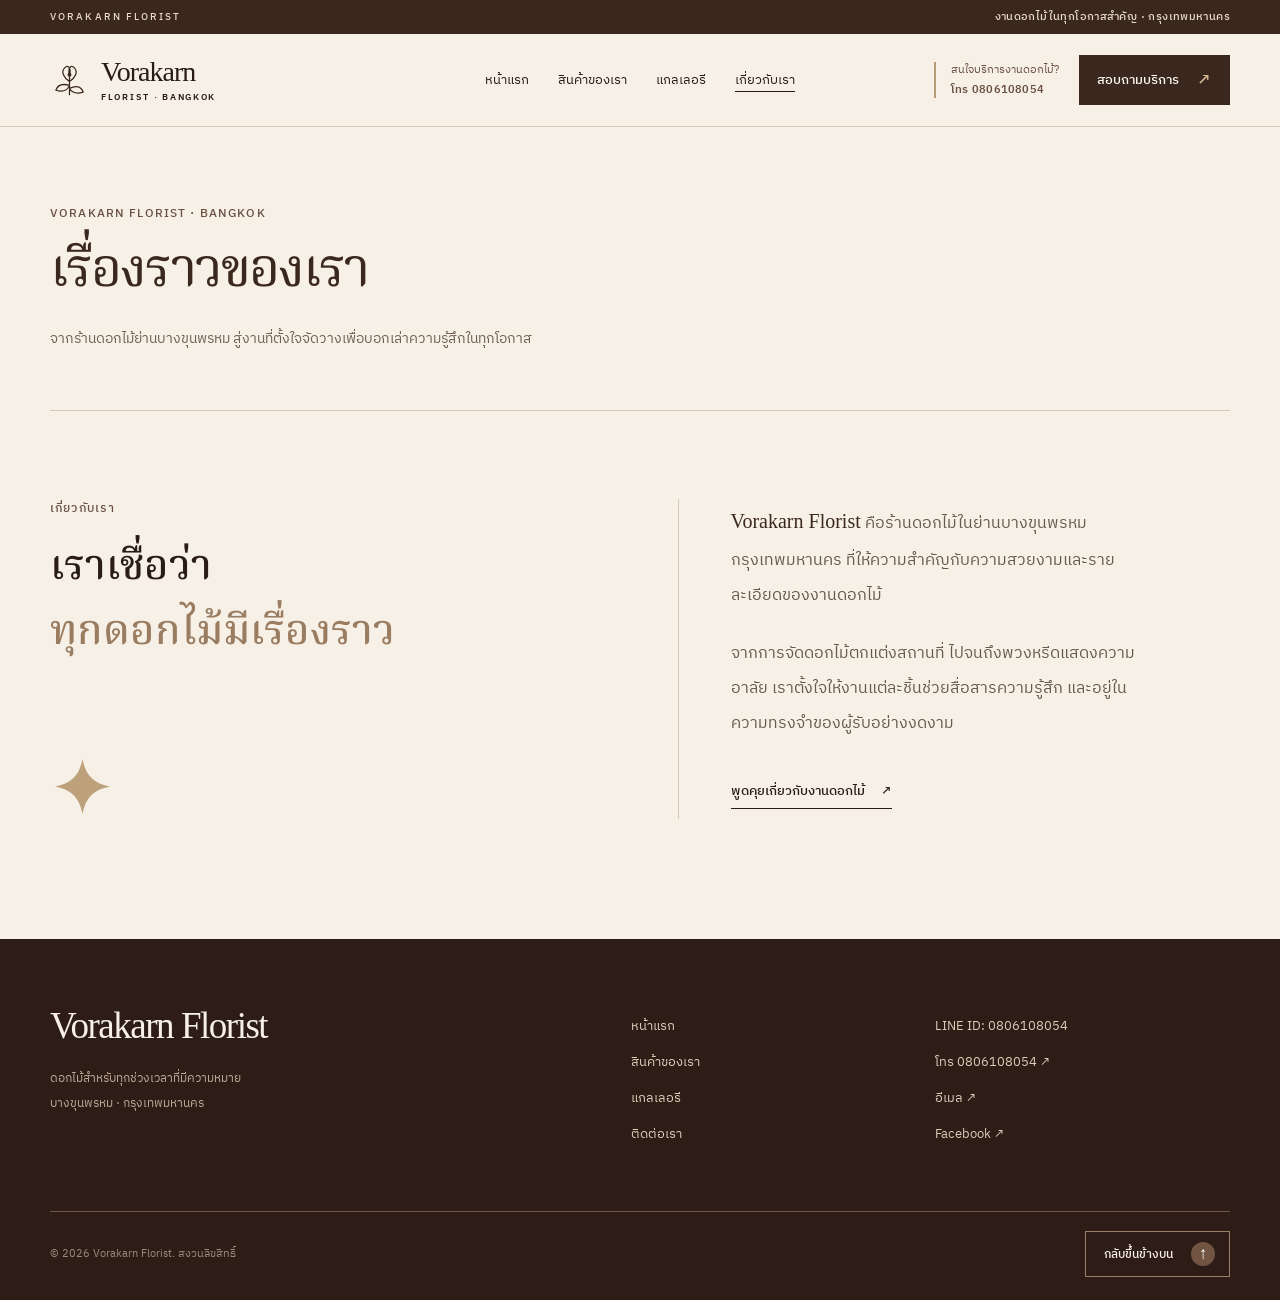
==== commit 68423a76: "Polish florist site layout, navigation, and SEO" ====
--- a/about/index.html
+++ b/about/index.html
@@ -6,10 +6,14 @@
 <meta content="#3a281f" name="theme-color"/>
 <meta content="รู้จัก Vorakarn Florist ร้านดอกไม้ย่านบางขุนพรหม กรุงเทพมหานคร" name="description"/>
 <meta content="website" property="og:type"/>
-<meta content="Vorakarn Florist | งานดอกไม้สำหรับทุกช่วงเวลาที่มีความหมาย" property="og:title"/>
-<meta content="งานดอกไม้ที่บรรจงออกแบบ ถ่ายทอดความรู้สึกในทุกโอกาส จากร้านดอกไม้ย่านบางขุนพรหม กรุงเทพมหานคร" property="og:description"/>
-<meta content="/assets/photos/IMG_3998.JPG" property="og:image"/>
+<meta content="เกี่ยวกับเรา | Vorakarn Florist" property="og:title"/>
+<meta content="รู้จัก Vorakarn Florist ร้านดอกไม้ย่านบางขุนพรหม กรุงเทพมหานคร" property="og:description"/>
+<meta content="https://vorakarn.com/assets/photos/IMG_4002.JPG" property="og:image"/>
+<meta content="งานตกแต่งดอกไม้จาก Vorakarn Florist" property="og:image:alt"/>
+<meta content="https://vorakarn.com/about/" property="og:url"/>
+<meta content="th_TH" property="og:locale"/>
 <title>เกี่ยวกับเรา | Vorakarn Florist</title>
+<link href="https://vorakarn.com/about/" rel="canonical"/>
 <link href="https://fonts.googleapis.com" rel="preconnect"/>
 <link crossorigin="" href="https://fonts.gstatic.com" rel="preconnect"/>
 <link href="https://fonts.googleapis.com/css2?family=IBM+Plex+Sans+Thai:wght@300;400;500;600;700&amp;family=Noto+Serif+Thai:wght@400;500;600&amp;display=swap" rel="stylesheet"/>
@@ -20,7 +24,7 @@
 <a class="skip-link" href="#main">ข้ามไปยังเนื้อหา</a>
 <div class="site-chrome">
 <div class="notice-bar"><div class="shell"><span>VORAKARN FLORIST</span><span class="notice-right">งานดอกไม้ในทุกโอกาสสำคัญ · กรุงเทพมหานคร</span></div></div>
-<header class="site-header" id="top">
+<header class="site-header">
 <div class="shell header-inner">
 <a aria-label="Vorakarn Florist ไปหน้าแรก" class="brand" href="/">
 <span aria-hidden="true" class="brand-mark"><svg fill="none" viewbox="0 0 40 40"><path d="M20 35V16M20 21C14 17 11 11 15 7c4-4 7 1 5 9M20 21c6-4 9-10 5-14-4-4-7 1-5 9M20 25c-7-2-12-1-14 5 7 2 12 0 14-5Zm0 3c7-3 12-2 14 4-7 2-12 0-14-4Z" stroke="currentColor" stroke-linejoin="round" stroke-width="1.3"></path><circle cx="20" cy="14" fill="currentColor" r="2"></circle></svg></span>
@@ -30,14 +34,14 @@
 <a href="/">หน้าแรก</a><a href="/flowers/">สินค้าของเรา</a><a href="/gallery/">แกลเลอรี</a><a aria-current="page" href="/about/">เกี่ยวกับเรา</a><a class="mobile-contact" href="/contact/">ติดต่อเรา</a>
 </nav>
 <div class="header-actions">
-<a class="header-phone" href="tel:+66806108054">โทร 0806108054</a>
-<a class="header-cta" href="/contact/">สอบถามงานดอกไม้ <span aria-hidden="true">↗</span></a>
+<a class="header-contact-copy" href="tel:+66806108054" aria-label="โทร 0806108054 เพื่อสอบถามบริการงานดอกไม้"><span>สนใจบริการงานดอกไม้?</span><span class="header-phone">โทร 0806108054</span></a>
+<a class="header-cta" href="/contact/">สอบถามบริการ <span aria-hidden="true">↗</span></a>
 </div>
 <button aria-controls="primary-nav" aria-expanded="false" aria-label="เปิดเมนู" class="menu-toggle"><span></span><span></span></button>
 </div>
 </header>
 </div>
-<main id="main"><div class="shell inner-page-intro"><p class="overline">VORAKARN FLORIST · BANGKOK</p><h1>เรื่องราวของเรา</h1></div>
+<main id="main"><div class="shell inner-page-intro"><div><p class="overline">VORAKARN FLORIST · BANGKOK</p><h1>เรื่องราวของเรา</h1></div><p class="inner-page-summary">จากร้านดอกไม้ย่านบางขุนพรหม สู่งานที่ตั้งใจจัดวางเพื่อบอกเล่าความรู้สึกในทุกโอกาส</p></div>
 
 
 
@@ -47,8 +51,8 @@
 <section aria-labelledby="about-title" class="section about" id="about"><div class="shell about-grid"><div class="about-lead reveal"><p class="overline">เกี่ยวกับเรา</p><h2 id="about-title">เราเชื่อว่า<br/><em>ทุกดอกไม้มีเรื่องราว</em></h2><span aria-hidden="true" class="about-flower"><svg aria-hidden="true" class="ornament-svg" focusable="false" viewbox="0 0 64 64" xmlns="http://www.w3.org/2000/svg"><path d="M32 5 C35 21 43 29 59 32 C43 35 35 43 32 59 C29 43 21 35 5 32 C21 29 29 21 32 5Z" fill="currentColor"></path></svg></span></div><div class="about-body reveal"><p><strong>Vorakarn Florist</strong> คือร้านดอกไม้ในย่านบางขุนพรหม กรุงเทพมหานคร ที่ให้ความสำคัญกับความสวยงามและรายละเอียดของงานดอกไม้</p><p>จากการจัดดอกไม้ตกแต่งสถานที่ ไปจนถึงพวงหรีดแสดงความอาลัย เราตั้งใจให้งานแต่ละชิ้นช่วยสื่อสารความรู้สึก และอยู่ในความทรงจำของผู้รับอย่างงดงาม</p><a class="text-link" href="/contact/">พูดคุยเกี่ยวกับงานดอกไม้ <span aria-hidden="true">↗</span></a></div></div></section>
 
 </main>
-<footer class="site-footer"><div class="shell footer-grid"><div><div class="footer-brand">Vorakarn<span> Florist</span></div><p>ดอกไม้สำหรับทุกช่วงเวลาที่มีความหมาย<br/>บางขุนพรหม · กรุงเทพมหานคร</p></div><div class="footer-links"><a href="/">หน้าแรก</a><a href="/flowers/">สินค้าของเรา</a><a href="/gallery/">แกลเลอรี</a><a href="/contact/">ติดต่อเรา</a></div><div class="footer-social"><span>LINE ID: 0806108054</span><a href="tel:+66806108054">โทร 0806108054 ↗</a><a href="mailto:vorakarncht@gmail.com">อีเมล ↗</a><a href="https://www.facebook.com/profile.php?id=61595373192844" rel="noopener noreferrer" target="_blank">Facebook ↗</a></div></div><div class="shell footer-bottom"><span>© <span id="year">2026</span> Vorakarn Florist. สงวนลิขสิทธิ์</span><a href="/">กลับไปด้านบน ↑</a></div></footer>
+<footer class="site-footer"><div class="shell footer-grid"><div><div class="footer-brand">Vorakarn<span> Florist</span></div><p>ดอกไม้สำหรับทุกช่วงเวลาที่มีความหมาย<br/>บางขุนพรหม · กรุงเทพมหานคร</p></div><div class="footer-links"><a href="/">หน้าแรก</a><a href="/flowers/">สินค้าของเรา</a><a href="/gallery/">แกลเลอรี</a><a href="/contact/">ติดต่อเรา</a></div><div class="footer-social"><span>LINE ID: 0806108054</span><a href="tel:+66806108054">โทร 0806108054 ↗</a><a href="mailto:vorakarncht@gmail.com">อีเมล ↗</a><a href="https://www.facebook.com/profile.php?id=61595373192844" rel="noopener noreferrer" target="_blank">Facebook ↗</a></div></div><div class="shell footer-bottom"><span>© <span id="year">2026</span> Vorakarn Florist. สงวนลิขสิทธิ์</span><a class="back-to-top" href="#">กลับขึ้นข้างบน <span aria-hidden="true">↑</span></a></div></footer>
 <dialog aria-label="ดูภาพผลงานขนาดใหญ่" class="lightbox" id="lightbox"><button aria-label="ปิดภาพ" class="lightbox-close" type="button">×</button><img alt="" class="lightbox-img" src=""/><p class="lightbox-caption"></p><button aria-label="รูปก่อนหน้า" class="lightbox-prev" type="button">‹</button><button aria-label="รูปถัดไป" class="lightbox-next" type="button">›</button></dialog>
 <script src="/assets/app.js"></script>
 </body>
-</html>+</html>
--- a/assets/styles.css
+++ b/assets/styles.css
@@ -1,5 +1,5 @@
-:root{--brown:#3a281f;--espresso:#291b16;--brown-light:#6a5042;--cream:#f7f0e7;--sand:#ede2d3;--beige:#d5c4ae;--gold:#b89b78;--line:#d7cab8;--white:#fffdf9;--serif:'Noto Serif Thai',Georgia,serif;--sans:'IBM Plex Sans Thai',system-ui,sans-serif}*{box-sizing:border-box}html{scroll-behavior:smooth;scroll-padding-top:95px}body{margin:0;background:var(--cream);color:var(--espresso);font-family:var(--sans);font-size:16px;font-weight:400;-webkit-font-smoothing:antialiased}body:has(dialog[open]){overflow:hidden}a{color:inherit;text-decoration:none}button{font:inherit}img{display:block;width:100%}h1,h2,h3,p{margin:0}h1,h2,h3{font-family:var(--serif);font-weight:500}em{font-style:normal;color:var(--brown-light)}.shell{width:min(1260px,calc(100% - 100px));margin:auto}.skip-link{position:absolute;left:12px;top:-100px;background:white;color:black;padding:10px 16px;z-index:999}.skip-link:focus{top:12px}.notice-bar{background:var(--brown);color:#e8dbc9;font:500 10px var(--sans);letter-spacing:.21em}.notice-bar .shell{display:flex;align-items:center;justify-content:space-between;height:34px}.notice-right{font-size:11px;letter-spacing:.035em}.site-header{position:sticky;top:0;background:rgba(247,240,231,.97);backdrop-filter:blur(20px);border-bottom:1px solid var(--line);z-index:20}.header-inner{height:92px;display:flex;align-items:center;justify-content:space-between;gap:20px}.brand{display:flex;align-items:center;gap:12px;white-space:nowrap}.brand-mark{width:39px;height:39px;color:var(--brown)}.brand-mark svg{width:100%;height:100%}.brand-type{display:flex;flex-direction:column;line-height:1}.brand-type strong{font-family:Georgia,serif;font-size:28px;font-weight:400;letter-spacing:-.035em}.brand-type small{margin-top:7px;font-size:9px;letter-spacing:.19em;font-weight:600}.primary-nav{display:flex;gap:29px;align-items:center}.primary-nav>a{font-size:13px;transition:color .2s}.primary-nav>a:hover,.text-link:hover{color:#98754f}.header-cta{background:var(--brown);color:#fff8ef;padding:15px 20px;font-size:12px;white-space:nowrap;transition:background .2s}.header-cta:hover,.btn-dark:hover{background:#694b37}.header-cta span,.btn span,.text-link span{margin-left:13px}.mobile-contact,.menu-toggle{display:none!important}.hero{padding-top:54px}.hero-grid{display:grid;grid-template-columns:.96fr 1.04fr;min-height:650px;align-items:stretch}.hero-copy{padding:82px 50px 65px 5px;display:flex;flex-direction:column;align-items:flex-start;position:relative}.eyebrow,.overline{font-size:12px;letter-spacing:.095em;font-weight:500;color:var(--brown-light)}.eyebrow{display:flex;align-items:center;gap:12px}.eyebrow-line{display:inline-block;width:27px;height:1px;background:var(--gold)}.hero-ornament{font-size:20px;color:var(--gold);margin:58px 0 22px}.hero h1{font-size:clamp(36px,3.35vw,54px);line-height:1.47;letter-spacing:-.045em;white-space:nowrap}.hero h1 em{color:#967657}.hero-lead{max-width:435px;line-height:2;opacity:.8;font-size:15px;margin:27px 0 36px}.hero-actions{display:flex;align-items:center;flex-wrap:wrap;gap:26px}.btn{display:inline-flex;align-items:center;justify-content:center;gap:10px;padding:15px 25px;font-size:14px;font-weight:500;min-height:54px;transition:background .2s,transform .2s}.btn:hover{transform:translateY(-2px)}.btn-dark{background:var(--brown);color:var(--white)}.btn-light{background:var(--cream);color:var(--brown)}.btn-light:hover{background:#e5d8c6}.btn-outline{border:1px solid #aa9481;color:var(--brown);padding-inline:26px}.btn-outline:hover{background:var(--sand)}.text-link{border-bottom:1px solid currentColor;padding-bottom:6px;font-size:13px;font-weight:500;transition:color .2s}.hero-note{display:flex;align-items:center;gap:15px;margin-top:auto;padding-top:42px;color:#827365;font-size:11px}.thin-line{width:29px;height:1px;background:#b29b87}.hero-photo{height:100%;min-height:650px;position:relative;overflow:hidden;background:#cbb8ab}.hero-photo>img{height:100%;object-fit:cover;object-position:center 45%;transition:transform .7s}.hero-photo:hover>img{transform:scale(1.035)}.photo-corner{position:absolute;right:23px;top:23px;width:60px;height:60px;background:#f8efe2e8;display:flex;align-items:center;justify-content:center;font-family:Georgia,serif;font-size:29px;letter-spacing:-8px;padding-right:9px;color:var(--brown)}.photo-corner span{padding-top:8px}.photo-caption{position:absolute;bottom:0;left:0;right:0;background:linear-gradient(transparent,rgba(0,0,0,.48));color:white;font-size:12px;letter-spacing:.02em;padding:45px 25px 22px}.hero-bottom{height:95px;display:flex;gap:26px;align-items:center;color:#8c7666;font-size:11px;letter-spacing:.04em}.hero-bottom-line{flex:1;height:1px;background:var(--line)}.hero-bottom>a{font-size:25px}.intro-band{background:var(--brown);color:var(--cream)}.intro-band-inner{min-height:225px;display:flex;align-items:center;justify-content:space-between;gap:30px}.intro-band p{font-family:var(--serif);font-size:clamp(20px,2.4vw,30px);line-height:1.9;letter-spacing:-.015em}.intro-band p span{color:#ccaf8e}.intro-star{font-size:67px;color:#bda17b}.section{padding:120px 0}.section-heading{display:flex;justify-content:space-between;align-items:end;gap:70px;margin-bottom:49px}.section-heading h2{font-size:clamp(29px,3.1vw,44px);line-height:1.5;letter-spacing:-.03em;margin-top:13px}.section-heading h2 em,.about h2 em{color:#9a7c61}.section-heading>p{font-size:14px;max-width:375px;line-height:2;color:#796b5f}.service-grid{display:grid;grid-template-columns:repeat(3,1fr);gap:22px}.service-card{border:1px solid var(--line);background:#f7f0e7;transition:transform .3s,box-shadow .3s;overflow:hidden}.service-card:hover{transform:translateY(-6px);box-shadow:0 20px 50px #38271d12}.service-image{height:355px;overflow:hidden;background:#e1d7cb}.service-image img{height:100%;object-fit:cover;transition:transform .5s}.service-card:hover img{transform:scale(1.06)}.service-info{padding:25px 25px 32px;position:relative;min-height:221px}.service-info>span:first-child{color:#9d846f;font-size:10px;letter-spacing:.07em}.service-info h3{font-size:20px;line-height:1.6;margin:13px 0 12px;padding-right:20px}.service-info p{font-size:12px;color:#76685c;line-height:2;max-width:95%}.service-arrow{position:absolute;right:24px;bottom:25px;font-size:20px;color:#92765d}.image-feature{display:grid;grid-template-columns:1fr 1fr;min-height:630px}.feature-photo{background:#d3c9c0;min-height:630px}.feature-photo img{height:100%;object-fit:cover;object-position:center 46%}.feature-copy{display:flex;align-items:center;background:var(--brown);color:var(--cream);padding:70px min(7vw,105px)}.feature-copy-inner{max-width:470px}.feature-copy .overline{color:#d5baa0}.feature-copy h2{font-size:clamp(30px,3vw,44px);line-height:1.7;margin:25px 0}.feature-copy h2 em{color:#c7ad8d}.feature-copy p{max-width:420px;color:#e0d2c4;line-height:2.05;font-size:14px;margin-bottom:31px}.text-link-light{color:#f6e8d5}.portfolio{background:#fdf9f2}.gallery-tabs{display:flex;flex-wrap:wrap;gap:28px;border-bottom:1px solid var(--line);margin-bottom:28px}.tab{border:0;background:transparent;color:#847261;padding:0 0 18px;position:relative;cursor:pointer;font-size:13px}.tab span{font-size:10px;color:#b19d86;margin-left:6px}.tab.active{color:var(--brown);font-weight:600}.tab.active:after{position:absolute;content:"";height:2px;left:0;right:0;bottom:-1px;background:var(--brown)}.gallery-grid{display:grid;grid-template-columns:repeat(3,minmax(0,1fr));grid-auto-flow:row dense;gap:17px}.gallery-card{border:0;padding:0;background:#e0d5c7;cursor:zoom-in;overflow:hidden;position:relative;aspect-ratio:4/4.3;min-height:0}.gallery-card.tall{grid-row:span 2;aspect-ratio:auto}.gallery-card img{height:100%;object-fit:cover;transition:transform .65s}.gallery-card:hover img{transform:scale(1.065)}.gallery-card:focus-visible{outline:3px solid #9b6f45;outline-offset:3px}.gallery-card[hidden]{display:none!important}.gallery-overlay{display:flex;justify-content:space-between;position:absolute;bottom:0;left:0;right:0;padding:48px 19px 20px;background:linear-gradient(transparent,rgba(31,22,18,.78));color:#fff;font-size:12px;text-align:left;opacity:0;transform:translateY(7px);transition:opacity .25s,transform .25s}.gallery-card:hover .gallery-overlay,.gallery-card:focus-visible .gallery-overlay{opacity:1;transform:none}.gallery-after{display:flex;align-items:center;justify-content:center;gap:22px;padding-top:42px;color:#746659;font-size:13px}.gallery-after a{text-decoration:underline;text-underline-offset:6px;color:#3a281f;font-weight:600}.wreath-section{background:#eee5d9;padding:110px 0}.wreath-grid{display:grid;grid-template-columns:.96fr 1.04fr;gap:min(9vw,120px);align-items:center}.wreath-photo{max-width:480px;aspect-ratio:4/4.5;background:#d6c3b4}.wreath-photo img{width:100%;height:100%;object-fit:cover}.wreath-copy{max-width:520px}.wreath-copy h2{font-size:clamp(30px,3.5vw,49px);line-height:1.55;margin:21px 0}.wreath-copy>p:not(.overline){font-size:15px;line-height:2.1;color:#706154;margin-bottom:30px}.about{background:#f7f0e7}.about-grid{display:grid;grid-template-columns:1fr 1fr;gap:130px}.about-lead{display:flex;flex-direction:column;min-height:320px}.about h2{font-size:clamp(31px,3.25vw,49px);line-height:1.55;margin:18px 0 34px}.about-flower{font-size:65px;font-weight:300;color:#bda17b;margin-top:auto}.about-body{border-left:1px solid var(--line);padding-left:55px}.about-body p{font-size:16px;line-height:2.2;color:#67594d;margin-bottom:22px}.about-body strong{font-family:Georgia,serif;font-size:20px;color:var(--brown);font-weight:400}.about-body .text-link{display:inline-block;margin-top:17px}.contact{background:var(--brown);color:var(--cream);padding:120px 0}.contact-grid{display:grid;grid-template-columns:.95fr 1.05fr;gap:125px}.contact .overline{color:#cbb194}.contact h2{font-size:clamp(34px,4.3vw,60px);line-height:1.5;margin:22px 0}.contact h2 em{color:#cfb48f}.contact-intro>p:not(.overline){font-size:14px;line-height:2.05;color:#e4d6c8;max-width:410px;margin-bottom:33px}.contact-details{border-top:1px solid #806c5d}.contact-item{display:grid;grid-template-columns:50px 1fr 25px;gap:12px;align-items:start;padding:24px 0;border-bottom:1px solid #806c5d}.contact-index{color:#a99481;font:12px Georgia,serif;padding-top:5px}.contact-item h3{font-family:var(--sans);font-size:12px;font-weight:400;color:#c7b09b;margin-bottom:6px}.contact-item a{font-size:16px;line-height:1.8;word-break:break-word;transition:color .2s}.contact-item a:hover{color:#dbc19f}.contact-out{font-size:23px;color:#c9ae91}.site-footer{background:#2d1d16;color:#decbb8;padding:65px 0 23px}.footer-grid{display:grid;grid-template-columns:1.3fr 1fr 1fr;gap:60px}.footer-brand{font-family:Georgia,serif;font-size:37px;letter-spacing:-.04em;color:var(--cream)}.footer-brand span{font-weight:400}.footer-grid p{font-size:12px;color:#bda998;line-height:2.1;margin-top:19px}.footer-links,.footer-social{display:flex;flex-direction:column;gap:14px;padding-top:11px;font-size:13px}.footer-links a:hover,.footer-social a:hover{color:white}.footer-bottom{display:flex;justify-content:space-between;border-top:1px solid #705746;margin-top:66px;padding-top:19px;color:#9c897a;font-size:11px}.lightbox{border:0;padding:0;background:#1d1511f7;color:#fff;position:fixed;inset:0;width:100vw;height:100vh;max-width:none;max-height:none;overflow:hidden}.lightbox::backdrop{background:#120c09e8}.lightbox-img{position:absolute;left:50%;top:50%;transform:translate(-50%,-50%);max-height:85vh;max-width:85vw;width:auto;height:auto;object-fit:contain}.lightbox-caption{position:absolute;left:50%;transform:translateX(-50%);bottom:14px;text-align:center;font-size:13px}.lightbox-close,.lightbox-prev,.lightbox-next{position:absolute;border:0;background:#fff2;color:#fff;cursor:pointer;width:45px;height:45px;border-radius:50%;font:31px Georgia,serif}.lightbox-close{right:24px;top:21px}.lightbox-prev{left:25px;top:50%}.lightbox-next{right:25px;top:50%}.lightbox-close:hover,.lightbox-prev:hover,.lightbox-next:hover{background:#fff4}.reveal{opacity:1;transform:none}@media(prefers-reduced-motion:no-preference){.js-reveal .reveal:not(.visible){opacity:0;transform:translateY(18px)}.js-reveal .reveal{transition:opacity .7s ease,transform .7s ease}.js-reveal .reveal.visible{opacity:1;transform:none}}@media(max-width:1160px){.shell{width:min(1100px,calc(100% - 70px))}.primary-nav{gap:17px}.primary-nav>a{font-size:12px}.hero-copy{padding-right:22px}.hero h1{font-size:41px}.header-cta{padding:14px}.service-image{height:300px}.contact-grid{gap:70px}}@media(max-width:900px){.shell{width:calc(100% - 48px)}.notice-bar .shell{height:30px}.header-inner{height:75px}.primary-nav{gap:13px}.header-cta{display:none}.hero{padding-top:25px}.hero-grid{grid-template-columns:1fr 1fr;min-height:530px}.hero-copy{padding:42px 25px 37px 0}.hero-ornament{margin:25px 0 14px}.hero h1{font-size:34px;white-space:normal}.hero-lead{font-size:13px}.hero-photo{min-height:530px}.section{padding:85px 0}.section-heading{gap:25px}.service-grid{gap:12px}.service-image{height:250px}.service-info{padding:20px;min-height:245px}.service-info h3{font-size:17px}.image-feature,.feature-photo{min-height:525px}.feature-copy{padding:45px}.about-grid{gap:60px}.contact-grid{gap:50px}.gallery-grid{gap:12px}}
-@media(max-width:680px){html{scroll-padding-top:76px}.shell{width:calc(100% - 38px)}.notice-bar .shell{justify-content:center}.notice-right{display:none}.site-header .header-inner{height:72px}.brand-mark{width:31px;height:31px}.brand-type strong{font-size:23px}.brand-type small{font-size:8px}.menu-toggle{display:flex!important;flex-direction:column;justify-content:center;gap:6px;width:40px;height:40px;background:transparent;border:0;padding:9px;cursor:pointer}.menu-toggle span{background:var(--brown);height:2px;width:23px;transition:transform .2s}.menu-toggle[aria-expanded=true] span:first-child{transform:translateY(4px) rotate(45deg)}.menu-toggle[aria-expanded=true] span:last-child{transform:translateY(-4px) rotate(-45deg)}.primary-nav{position:absolute;left:0;right:0;top:72px;background:var(--cream);border-bottom:1px solid var(--line);padding:14px 19px 20px;display:none;flex-direction:column;align-items:stretch;gap:0;box-shadow:0 30px 30px #0002}.primary-nav.open{display:flex}.primary-nav>a{font-size:15px;border-bottom:1px solid var(--line);padding:13px 7px}.mobile-contact{display:block!important}.hero{padding:0}.hero-grid{grid-template-columns:1fr;min-height:0}.hero-copy{padding:52px 2px 42px;min-height:470px}.eyebrow{font-size:11px}.hero-ornament{margin:26px 0 13px}.hero h1{font-size:clamp(33px,8vw,43px);line-height:1.58}.hero-lead{max-width:360px;line-height:1.95;font-size:13px;margin:19px 0 29px}.hero-actions{gap:24px}.btn{min-height:51px;font-size:13px}.hero-note{padding-top:37px}.hero-photo{height:510px;min-height:0}.photo-corner{width:51px;height:51px;font-size:25px}.hero-bottom{height:70px;gap:13px;font-size:9px}.hero-bottom-line{max-width:30px}.hero-bottom>a{margin-left:auto}.intro-band-inner{min-height:190px}.intro-band p{font-size:20px}.intro-star{font-size:33px}.section{padding:82px 0}.section-heading{align-items:flex-start;flex-direction:column;gap:15px;margin-bottom:34px}.section-heading h2{font-size:32px}.section-heading>p{font-size:13px}.service-grid{grid-template-columns:1fr;gap:21px}.service-image{height:320px}.service-info{min-height:0;padding:19px 23px 29px}.service-info h3{font-size:21px}.service-info p{max-width:93%;font-size:13px}.image-feature{grid-template-columns:1fr}.feature-photo{min-height:0;height:410px}.feature-copy{padding:64px 27px;min-height:430px}.feature-copy h2{font-size:32px}.gallery-tabs{gap:13px}.tab{font-size:11px}.tab span{font-size:9px}.gallery-grid{grid-template-columns:repeat(2,minmax(0,1fr));gap:9px}.gallery-card{aspect-ratio:3/4.3}.gallery-card.tall{grid-row:span 2}.gallery-overlay{opacity:1;transform:none;padding:35px 9px 11px;font-size:10px}.gallery-after{align-items:flex-start;flex-direction:column;gap:6px;line-height:1.8}.wreath-section{padding:78px 0}.wreath-grid{grid-template-columns:1fr;gap:40px}.wreath-photo{max-width:none;aspect-ratio:4/4}.wreath-copy h2{font-size:35px}.about-grid{grid-template-columns:1fr;gap:22px}.about-lead{min-height:0}.about h2{font-size:34px}.about-flower{display:none}.about-body{padding-left:20px}.about-body p{font-size:14px}.contact{padding:90px 0}.contact-grid{grid-template-columns:1fr;gap:56px}.contact h2{font-size:42px}.contact-item{grid-template-columns:27px 1fr 20px}.contact-item a{font-size:14px}.footer-grid{grid-template-columns:1fr 1fr;gap:35px}.footer-grid>div:first-child{grid-column:span 2}.footer-brand{font-size:31px}.footer-bottom{gap:15px;line-height:1.7}.lightbox-img{max-width:87vw;max-height:78vh}.lightbox-close{right:15px;top:15px}.lightbox-prev{left:6px}.lightbox-next{right:6px}}
+:root{--brown:#3a281f;--espresso:#291b16;--brown-light:#6a5042;--cream:#f7f0e7;--sand:#ede2d3;--beige:#d5c4ae;--gold:#b89b78;--line:#d7cab8;--white:#fffdf9;--serif:'Noto Serif Thai',Georgia,serif;--sans:'IBM Plex Sans Thai',system-ui,sans-serif}*{box-sizing:border-box}html{scroll-behavior:smooth;scroll-padding-top:95px}body{margin:0;background:var(--cream);color:var(--espresso);font-family:var(--sans);font-size:16px;font-weight:400;-webkit-font-smoothing:antialiased}body:has(dialog[open]){overflow:hidden}a{color:inherit;text-decoration:none}button{font:inherit}img{display:block;width:100%}h1,h2,h3,p{margin:0}h1,h2,h3{font-family:var(--serif);font-weight:500}em{font-style:normal;color:var(--brown-light)}.shell{width:min(1260px,calc(100% - 100px));margin:auto}.skip-link{position:absolute;left:12px;top:-100px;background:white;color:black;padding:10px 16px;z-index:999}.skip-link:focus{top:12px}.notice-bar{background:var(--brown);color:#e8dbc9;font:500 10px var(--sans);letter-spacing:.21em}.notice-bar .shell{display:flex;align-items:center;justify-content:space-between;height:34px}.notice-right{font-size:11px;letter-spacing:.035em}.site-header{position:sticky;top:0;background:rgba(247,240,231,.97);backdrop-filter:blur(20px);border-bottom:1px solid var(--line);z-index:20}.header-inner{height:92px;display:flex;align-items:center;justify-content:space-between;gap:20px}.brand{display:flex;align-items:center;gap:12px;white-space:nowrap}.brand-mark{width:39px;height:39px;color:var(--brown)}.brand-mark svg{width:100%;height:100%}.brand-type{display:flex;flex-direction:column;line-height:1}.brand-type strong{font-family:Georgia,serif;font-size:28px;font-weight:400;letter-spacing:-.035em}.brand-type small{margin-top:7px;font-size:9px;letter-spacing:.19em;font-weight:600}.primary-nav{display:flex;gap:29px;align-items:center}.primary-nav>a{font-size:13px;transition:color .2s}.primary-nav>a:hover,.text-link:hover{color:#98754f}.header-cta{background:var(--brown);color:#fff8ef;padding:15px 20px;font-size:12px;white-space:nowrap;transition:background .2s}.header-cta:hover,.btn-dark:hover{background:#694b37}.header-cta span,.btn span,.text-link span{margin-left:13px}.mobile-contact,.menu-toggle{display:none!important}.hero{padding-top:54px}.hero-grid{display:grid;grid-template-columns:.96fr 1.04fr;min-height:650px;align-items:stretch}.hero-copy{padding:82px 50px 65px 5px;display:flex;flex-direction:column;align-items:flex-start;position:relative}.eyebrow,.overline{font-size:12px;letter-spacing:.095em;font-weight:500;color:var(--brown-light)}.eyebrow{display:flex;align-items:center;gap:12px}.eyebrow-line{display:inline-block;width:27px;height:1px;background:var(--gold)}.hero-ornament{font-size:20px;color:var(--gold);margin:58px 0 22px}.hero h1{font-size:clamp(36px,3.35vw,54px);line-height:1.47;letter-spacing:-.045em;white-space:nowrap}.hero h1 em{color:#967657}.hero-lead{max-width:435px;line-height:2;opacity:.8;font-size:15px;margin:27px 0 36px}.hero-actions{display:flex;align-items:center;flex-wrap:wrap;gap:26px}.btn{display:inline-flex;align-items:center;justify-content:center;gap:10px;padding:15px 25px;font-size:14px;font-weight:500;min-height:54px;transition:background .2s,transform .2s}.btn:hover{transform:translateY(-2px)}.btn-dark{background:var(--brown);color:var(--white)}.btn-light{background:var(--cream);color:var(--brown)}.btn-light:hover{background:#e5d8c6}.btn-outline{border:1px solid #aa9481;color:var(--brown);padding-inline:26px}.btn-outline:hover{background:var(--sand)}.text-link{border-bottom:1px solid currentColor;padding-bottom:6px;font-size:13px;font-weight:500;transition:color .2s}.hero-note{display:flex;align-items:center;gap:15px;margin-top:auto;padding-top:42px;color:#827365;font-size:11px}.thin-line{width:29px;height:1px;background:#b29b87}.hero-photo{height:100%;min-height:650px;position:relative;overflow:hidden;background:#cbb8ab}.hero-photo>img{height:100%;object-fit:cover;object-position:center 45%;transition:transform .7s}.hero-photo:hover>img{transform:scale(1.035)}.photo-corner{position:absolute;right:23px;top:23px;width:60px;height:60px;background:#f8efe2e8;display:flex;align-items:center;justify-content:center;font-family:Georgia,serif;font-size:29px;letter-spacing:-8px;padding-right:9px;color:var(--brown)}.photo-corner span{padding-top:8px}.photo-caption{position:absolute;bottom:0;left:0;right:0;background:linear-gradient(transparent,rgba(0,0,0,.48));color:white;font-size:12px;letter-spacing:.02em;padding:45px 25px 22px}.hero-bottom{height:95px;display:flex;gap:26px;align-items:center;color:#8c7666;font-size:11px;letter-spacing:.04em}.hero-bottom-line{flex:1;height:1px;background:var(--line)}.hero-bottom>a{font-size:25px}.intro-band{background:var(--brown);color:var(--cream)}.intro-band-inner{min-height:225px;display:flex;align-items:center;justify-content:space-between;gap:30px}.intro-band p{font-family:var(--serif);font-size:clamp(20px,2.4vw,30px);line-height:1.9;letter-spacing:-.015em}.intro-band p span{color:#ccaf8e}.intro-star{font-size:67px;color:#bda17b}.section{padding:120px 0}.section-heading{display:flex;justify-content:space-between;align-items:end;gap:70px;margin-bottom:49px}.section-heading h2{font-size:clamp(29px,3.1vw,44px);line-height:1.5;letter-spacing:-.03em;margin-top:13px}.section-heading h2 em,.about h2 em{color:#9a7c61}.section-heading>p{font-size:14px;max-width:375px;line-height:2;color:#796b5f}.service-grid{display:grid;grid-template-columns:repeat(3,1fr);gap:22px}.service-card{border:1px solid var(--line);background:#f7f0e7;transition:transform .3s,box-shadow .3s;overflow:hidden}.service-card:hover{transform:translateY(-6px);box-shadow:0 20px 50px #38271d12}.service-image{height:355px;overflow:hidden;background:#e1d7cb}.service-image img{height:100%;object-fit:cover;transition:transform .5s}.service-card:hover img{transform:scale(1.06)}.service-info{padding:25px 25px 32px;position:relative;min-height:221px}.service-info h3{font-size:20px;line-height:1.6;margin:13px 0 12px;padding-right:20px}.service-info p{font-size:12px;color:#76685c;line-height:2;max-width:95%}.service-arrow{position:absolute;right:24px;bottom:25px;font-size:20px;color:#92765d}.image-feature{display:grid;grid-template-columns:1fr 1fr;min-height:630px}.feature-photo{background:#d3c9c0;min-height:630px}.feature-photo img{height:100%;object-fit:cover;object-position:center 46%}.feature-copy{display:flex;align-items:center;background:var(--brown);color:var(--cream);padding:70px min(7vw,105px)}.feature-copy-inner{max-width:470px}.feature-copy .overline{color:#d5baa0}.feature-copy h2{font-size:clamp(30px,3vw,44px);line-height:1.7;margin:25px 0}.feature-copy h2 em{color:#c7ad8d}.feature-copy p{max-width:420px;color:#e0d2c4;line-height:2.05;font-size:14px;margin-bottom:31px}.text-link-light{color:#f6e8d5}.portfolio{background:#fdf9f2}.gallery-tabs{display:flex;flex-wrap:wrap;gap:28px;border-bottom:1px solid var(--line);margin-bottom:28px}.tab{border:0;background:transparent;color:#847261;padding:0 0 18px;position:relative;cursor:pointer;font-size:13px}.tab.active{color:var(--brown);font-weight:600}.tab.active:after{position:absolute;content:"";height:2px;left:0;right:0;bottom:-1px;background:var(--brown)}.gallery-grid{display:grid;grid-template-columns:repeat(3,minmax(0,1fr));grid-auto-flow:row dense;gap:17px}.gallery-card{border:0;padding:0;background:#e0d5c7;cursor:zoom-in;overflow:hidden;position:relative;aspect-ratio:4/4.3;min-height:0}.gallery-card.tall{grid-row:span 2;aspect-ratio:auto}.gallery-card img{height:100%;object-fit:cover;transition:transform .65s}.gallery-card:hover img{transform:scale(1.065)}.gallery-card:focus-visible{outline:3px solid #9b6f45;outline-offset:3px}.gallery-card[hidden]{display:none!important}.gallery-overlay{display:flex;justify-content:space-between;position:absolute;bottom:0;left:0;right:0;padding:48px 19px 20px;background:linear-gradient(transparent,rgba(31,22,18,.78));color:#fff;font-size:12px;text-align:left;opacity:0;transform:translateY(7px);transition:opacity .25s,transform .25s}.gallery-card:hover .gallery-overlay,.gallery-card:focus-visible .gallery-overlay{opacity:1;transform:none}.gallery-after{display:flex;align-items:center;justify-content:center;gap:22px;padding-top:42px;color:#746659;font-size:13px}.gallery-after a{text-decoration:underline;text-underline-offset:6px;color:#3a281f;font-weight:600}.wreath-section{background:#eee5d9;padding:110px 0}.wreath-grid{display:grid;grid-template-columns:.96fr 1.04fr;gap:min(9vw,120px);align-items:center}.wreath-photo{max-width:480px;aspect-ratio:4/4.5;background:#d6c3b4}.wreath-photo img{width:100%;height:100%;object-fit:cover}.wreath-copy{max-width:520px}.wreath-copy h2{font-size:clamp(30px,3.5vw,49px);line-height:1.55;margin:21px 0}.wreath-copy>p:not(.overline){font-size:15px;line-height:2.1;color:#706154;margin-bottom:30px}.about{background:#f7f0e7}.about-grid{display:grid;grid-template-columns:1fr 1fr;gap:130px}.about-lead{display:flex;flex-direction:column;min-height:320px}.about h2{font-size:clamp(31px,3.25vw,49px);line-height:1.55;margin:18px 0 34px}.about-flower{font-size:65px;font-weight:300;color:#bda17b;margin-top:auto}.about-body{border-left:1px solid var(--line);padding-left:55px}.about-body p{font-size:16px;line-height:2.2;color:#67594d;margin-bottom:22px}.about-body strong{font-family:Georgia,serif;font-size:20px;color:var(--brown);font-weight:400}.about-body .text-link{display:inline-block;margin-top:17px}.contact{background:var(--brown);color:var(--cream);padding:120px 0}.contact-grid{display:grid;grid-template-columns:.95fr 1.05fr;gap:125px}.contact .overline{color:#cbb194}.contact h2{font-size:clamp(34px,4.3vw,60px);line-height:1.5;margin:22px 0}.contact h2 em{color:#cfb48f}.contact-intro>p:not(.overline){font-size:14px;line-height:2.05;color:#e4d6c8;max-width:410px;margin-bottom:33px}.contact-details{border-top:1px solid #806c5d}.contact-item{display:grid;grid-template-columns:50px 1fr 25px;gap:12px;align-items:start;padding:24px 0;border-bottom:1px solid #806c5d}.contact-index{color:#a99481;font:12px Georgia,serif;padding-top:5px}.contact-item h3{font-family:var(--sans);font-size:12px;font-weight:400;color:#c7b09b;margin-bottom:6px}.contact-item a{font-size:16px;line-height:1.8;word-break:break-word;transition:color .2s}.contact-item a:hover{color:#dbc19f}.contact-out{font-size:23px;color:#c9ae91}.site-footer{background:#2d1d16;color:#decbb8;padding:65px 0 23px}.footer-grid{display:grid;grid-template-columns:1.3fr 1fr 1fr;gap:60px}.footer-brand{font-family:Georgia,serif;font-size:37px;letter-spacing:-.04em;color:var(--cream)}.footer-brand span{font-weight:400}.footer-grid p{font-size:12px;color:#bda998;line-height:2.1;margin-top:19px}.footer-links,.footer-social{display:flex;flex-direction:column;gap:14px;padding-top:11px;font-size:13px}.footer-links a:hover,.footer-social a:hover{color:white}.footer-bottom{display:flex;justify-content:space-between;border-top:1px solid #705746;margin-top:66px;padding-top:19px;color:#9c897a;font-size:11px}.lightbox{border:0;padding:0;background:#1d1511f7;color:#fff;position:fixed;inset:0;width:100vw;height:100vh;max-width:none;max-height:none;overflow:hidden}.lightbox::backdrop{background:#120c09e8}.lightbox-img{position:absolute;left:50%;top:50%;transform:translate(-50%,-50%);max-height:85vh;max-width:85vw;width:auto;height:auto;object-fit:contain}.lightbox-caption{position:absolute;left:50%;transform:translateX(-50%);bottom:14px;text-align:center;font-size:13px}.lightbox-close,.lightbox-prev,.lightbox-next{position:absolute;border:0;background:#fff2;color:#fff;cursor:pointer;width:45px;height:45px;border-radius:50%;font:31px Georgia,serif}.lightbox-close{right:24px;top:21px}.lightbox-prev{left:25px;top:50%}.lightbox-next{right:25px;top:50%}.lightbox-close:hover,.lightbox-prev:hover,.lightbox-next:hover{background:#fff4}.reveal{opacity:1;transform:none}@media(prefers-reduced-motion:no-preference){.js-reveal .reveal:not(.visible){opacity:0;transform:translateY(18px)}.js-reveal .reveal{transition:opacity .7s ease,transform .7s ease}.js-reveal .reveal.visible{opacity:1;transform:none}}@media(max-width:1160px){.shell{width:min(1100px,calc(100% - 70px))}.primary-nav{gap:17px}.primary-nav>a{font-size:12px}.hero-copy{padding-right:22px}.hero h1{font-size:41px}.header-cta{padding:14px}.service-image{height:300px}.contact-grid{gap:70px}}@media(max-width:900px){.shell{width:calc(100% - 48px)}.notice-bar .shell{height:30px}.header-inner{height:75px}.primary-nav{gap:13px}.header-cta{display:none}.hero{padding-top:25px}.hero-grid{grid-template-columns:1fr 1fr;min-height:530px}.hero-copy{padding:42px 25px 37px 0}.hero-ornament{margin:25px 0 14px}.hero h1{font-size:34px;white-space:normal}.hero-lead{font-size:13px}.hero-photo{min-height:530px}.section{padding:85px 0}.section-heading{gap:25px}.service-grid{gap:12px}.service-image{height:250px}.service-info{padding:20px;min-height:245px}.service-info h3{font-size:17px}.image-feature,.feature-photo{min-height:525px}.feature-copy{padding:45px}.about-grid{gap:60px}.contact-grid{gap:50px}.gallery-grid{gap:12px}}
+@media(max-width:680px){html{scroll-padding-top:76px}.shell{width:calc(100% - 38px)}.notice-bar .shell{justify-content:center}.notice-right{display:none}.site-header .header-inner{height:72px}.brand-mark{width:31px;height:31px}.brand-type strong{font-size:23px}.brand-type small{font-size:8px}.menu-toggle{display:flex!important;flex-direction:column;justify-content:center;gap:6px;width:40px;height:40px;background:transparent;border:0;padding:9px;cursor:pointer}.menu-toggle span{background:var(--brown);height:2px;width:23px;transition:transform .2s}.menu-toggle[aria-expanded=true] span:first-child{transform:translateY(4px) rotate(45deg)}.menu-toggle[aria-expanded=true] span:last-child{transform:translateY(-4px) rotate(-45deg)}.primary-nav{position:absolute;left:0;right:0;top:72px;background:var(--cream);border-bottom:1px solid var(--line);padding:14px 19px 20px;display:none;flex-direction:column;align-items:stretch;gap:0;box-shadow:0 30px 30px #0002}.primary-nav.open{display:flex}.primary-nav>a{font-size:15px;border-bottom:1px solid var(--line);padding:13px 7px}.mobile-contact{display:block!important}.hero{padding:0}.hero-grid{grid-template-columns:1fr;min-height:0}.hero-copy{padding:52px 2px 42px;min-height:470px}.eyebrow{font-size:11px}.hero-ornament{margin:26px 0 13px}.hero h1{font-size:clamp(33px,8vw,43px);line-height:1.58}.hero-lead{max-width:360px;line-height:1.95;font-size:13px;margin:19px 0 29px}.hero-actions{gap:24px}.btn{min-height:51px;font-size:13px}.hero-note{padding-top:37px}.hero-photo{height:510px;min-height:0}.photo-corner{width:51px;height:51px;font-size:25px}.hero-bottom{height:70px;gap:13px;font-size:9px}.hero-bottom-line{max-width:30px}.hero-bottom>a{margin-left:auto}.intro-band-inner{min-height:190px}.intro-band p{font-size:20px}.intro-star{font-size:33px}.section{padding:82px 0}.section-heading{align-items:flex-start;flex-direction:column;gap:15px;margin-bottom:34px}.section-heading h2{font-size:32px}.section-heading>p{font-size:13px}.service-grid{grid-template-columns:1fr;gap:21px}.service-image{height:320px}.service-info{min-height:0;padding:19px 23px 29px}.service-info h3{font-size:21px}.service-info p{max-width:93%;font-size:13px}.image-feature{grid-template-columns:1fr}.feature-photo{min-height:0;height:410px}.feature-copy{padding:64px 27px;min-height:430px}.feature-copy h2{font-size:32px}.gallery-tabs{gap:13px}.tab{font-size:11px}.gallery-grid{grid-template-columns:repeat(2,minmax(0,1fr));gap:9px}.gallery-card{aspect-ratio:3/4.3}.gallery-card.tall{grid-row:span 2}.gallery-overlay{opacity:1;transform:none;padding:35px 9px 11px;font-size:10px}.gallery-after{align-items:flex-start;flex-direction:column;gap:6px;line-height:1.8}.wreath-section{padding:78px 0}.wreath-grid{grid-template-columns:1fr;gap:40px}.wreath-photo{max-width:none;aspect-ratio:4/4}.wreath-copy h2{font-size:35px}.about-grid{grid-template-columns:1fr;gap:22px}.about-lead{min-height:0}.about h2{font-size:34px}.about-flower{display:none}.about-body{padding-left:20px}.about-body p{font-size:14px}.contact{padding:90px 0}.contact-grid{grid-template-columns:1fr;gap:56px}.contact h2{font-size:42px}.contact-item{grid-template-columns:27px 1fr 20px}.contact-item a{font-size:14px}.footer-grid{grid-template-columns:1fr 1fr;gap:35px}.footer-grid>div:first-child{grid-column:span 2}.footer-brand{font-size:31px}.footer-bottom{gap:15px;line-height:1.7}.lightbox-img{max-width:87vw;max-height:78vh}.lightbox-close{right:15px;top:15px}.lightbox-prev{left:6px}.lightbox-next{right:6px}}
 @media(max-width:360px){.hero-actions{gap:14px}.hero h1{font-size:31px}.tab{font-size:10px}.gallery-tabs{gap:8px}}@media(prefers-reduced-motion:reduce){html{scroll-behavior:auto}*{animation:none!important;transition:none!important}}
 
 /* Cross-platform monochrome ornaments: iOS draws the original ✳ glyph as a green emoji */
@@ -33,19 +33,44 @@
 .header-actions{
   display:flex;
   align-items:center;
-  gap:18px;
+  gap:20px;
   margin-left:auto;
   flex-shrink:0;
 }
+.header-contact-copy{
+  display:flex;
+  flex-direction:column;
+  align-items:flex-start;
+  gap:3px;
+  padding-left:15px;
+  border-left:2px solid var(--gold);
+  white-space:nowrap;
+}
+.header-contact-copy>span{
+  color:var(--brown-light);
+  font-size:11px;
+  line-height:1.5;
+}
 .header-phone{
   color:var(--brown);
-  font-size:13px;
+  font-size:14px;
   font-weight:600;
   letter-spacing:.02em;
   white-space:nowrap;
   transition:color .2s;
 }
 .header-phone:hover{color:#98754f}
+.header-actions .header-cta{
+  display:inline-flex;
+  align-items:center;
+  justify-content:space-between;
+  gap:18px;
+  min-height:50px;
+  padding:14px 18px;
+  font-size:13px;
+  font-weight:500;
+}
+.header-actions .header-cta span{margin-left:0;font-size:17px;line-height:1;color:#d5b895}
 @media(max-width:1160px){
   .header-actions{gap:12px}
   .header-phone{font-size:12px}
@@ -58,6 +83,8 @@
   html{scroll-padding-top:103px}
   body{padding-top:103px}
   .header-phone{font-size:12px}
+  .header-contact-copy{padding-left:10px}
+  .header-contact-copy>span{font-size:10px}
 }
 
 /* Keep the desktop menu centered independently of the side controls. */
@@ -68,8 +95,9 @@
   .header-inner>.header-actions{justify-self:end;margin-left:0}
 }
 @media(min-width:901px) and (max-width:1160px){
-  .header-cta{display:none}
+  .header-actions .header-cta{display:none}
 }
+@media(max-width:900px){.header-actions .header-cta{display:none}}
 @media(min-width:681px) and (max-width:900px){
   .header-inner{height:115px;grid-template-columns:1fr 1fr;grid-template-rows:66px 49px;gap:0 20px}
   .header-inner>.primary-nav{grid-row:2;grid-column:1 / -1;align-self:start}
@@ -80,3 +108,91 @@
 .contact-line-id{font-size:16px;line-height:1.8;overflow-wrap:anywhere}
 .contact-line-note{font-size:12px;color:#c7b09b;margin-top:4px;line-height:1.8}
 @media(max-width:680px){.contact-line-id{font-size:14px}}
+
+.footer-bottom{align-items:center}
+.back-to-top{display:inline-flex;align-items:center;justify-content:center;gap:18px;min-height:46px;padding:10px 14px 10px 18px;border:1px solid #9b8068;color:var(--cream);font-size:12px;font-weight:500;white-space:nowrap;transition:background .2s,border-color .2s}
+.back-to-top span{display:grid;place-items:center;width:24px;height:24px;border-radius:50%;background:#715441;color:#fff;font:17px Georgia,serif}
+.back-to-top:hover,.back-to-top:focus-visible{background:#594031;border-color:#c4a588}
+.back-to-top:focus-visible{outline:2px solid #e4c7a4;outline-offset:3px}
+@media(max-width:680px){.footer-bottom{flex-wrap:wrap}.back-to-top{margin-left:auto}}
+
+/* Delivery information beside the home-page introduction. */
+.delivery-card{width:100%;max-width:460px;margin-top:30px;padding:25px 25px 22px;border:1px solid #6d5545;border-left:4px solid #d2af82;background:radial-gradient(circle at 100% 0%,#654734 0%,transparent 54%),var(--brown);box-shadow:0 18px 40px #3a281f24}
+.delivery-heading{display:flex;align-items:center;gap:14px}
+.delivery-icon{display:flex;align-items:center;justify-content:center;flex:0 0 48px;width:48px;height:48px;border:1px solid #a98769;border-radius:50%;background:#ffffff0d;color:#eed2ac}
+.delivery-icon svg{width:30px;height:30px}
+.delivery-eyebrow{font-size:11px;color:#d8baa0;letter-spacing:.04em;margin-bottom:3px}
+.delivery-card h2{font-family:var(--sans);font-size:28px;font-weight:600;line-height:1.4;color:#fff8ef}
+.delivery-card h2 span{display:block;font-size:15px;font-weight:400;color:#e4c9a7;margin-left:0}
+.delivery-temples{display:flex;flex-wrap:wrap;gap:8px;margin:18px 0 15px;padding:0;list-style:none}
+.delivery-temples li{padding:5px 11px;border:1px solid #9b7d65;background:#fff9ef12;border-radius:3px;font-size:12px;color:#f5e4cf;line-height:1.8}
+.delivery-note{padding-top:13px;border-top:1px solid #896e59;font-size:12px;color:#dfc6ae;line-height:1.8}
+.delivery-note strong{font-weight:600;color:#fff8ef}
+@media(max-width:900px){.delivery-card{padding:20px 18px;margin-top:25px}.delivery-heading{gap:10px}.delivery-card h2{font-size:25px}.delivery-card h2 span{font-size:13px}.delivery-temples{gap:6px}.delivery-temples li{padding:4px 8px}}
+@media(max-width:680px){.delivery-card{max-width:none;margin-top:28px}.delivery-card h2 span{font-size:14px}.delivery-temples li{font-size:12px}}
+
+/* Contact methods: quiet, consistent icons in place of decorative row numbers. */
+.contact-index{display:flex;align-items:center;justify-content:center;width:42px;height:42px;padding:0;border:1px solid #a58a73;border-radius:50%;background:#ffffff0b;color:#d8b995}
+.contact-index svg{display:block;width:20px;height:20px;flex:none}
+@media(max-width:680px){.contact-item{grid-template-columns:46px minmax(0,1fr) 20px}.contact-index{width:38px;height:38px}.contact-index svg{width:18px;height:18px}}
+
+/* Reasons to choose the florist, following the service categories on home. */
+.why-us{background:#eee5d9}
+.why-heading{margin-bottom:46px}
+.why-heading h2{font-size:clamp(31px,3vw,43px);line-height:1.5;letter-spacing:-.03em;margin-top:13px;white-space:nowrap}
+.why-heading h2 em{color:#9a7c61}
+.why-subheadline{max-width:650px;margin-top:16px;color:#706154;font-size:14px;line-height:2}
+.why-grid{display:grid;grid-template-columns:repeat(3,minmax(0,1fr));border-top:1px solid #cdbba6;border-bottom:1px solid #cdbba6}
+.why-card{min-height:280px;padding:29px 34px 35px 0;display:flex;flex-direction:column;align-items:flex-start}
+.why-card+.why-card{border-left:1px solid #cdbba6;padding-left:34px}
+.why-stat{font-family:Georgia,serif;font-size:78px;line-height:1;color:var(--brown);margin:0 0 20px;letter-spacing:-.06em}
+.why-stat span{font-size:43px;color:#a08162;vertical-align:top;letter-spacing:0}
+.why-icon{display:flex;align-items:center;justify-content:center;width:78px;height:78px;margin:0 0 21px;border:1px solid #bda78e;border-radius:50%;color:#8d6e54}
+.why-icon svg{width:43px;height:43px;stroke:currentColor;stroke-width:1.5;stroke-linecap:round;stroke-linejoin:round}
+.why-card h3{font-size:20px;line-height:1.55;margin-bottom:12px}
+.why-card p{max-width:320px;color:#706154;font-size:13px;line-height:2}
+.why-link{display:inline-block;margin-top:37px;color:var(--brown)}
+@media(max-width:900px){.why-grid{grid-template-columns:1fr}.why-card{min-height:0;padding:27px 0 30px}.why-card+.why-card{border-left:0;border-top:1px solid #cdbba6;padding-left:0}.why-stat{margin:0 0 10px;font-size:66px}.why-icon{width:62px;height:62px;margin:0 0 13px}.why-icon svg{width:35px;height:35px}.why-card p{max-width:620px}}
+@media(max-width:680px){.why-heading{margin-bottom:28px}.why-heading h2{font-size:33px;white-space:normal}.why-subheadline{margin-top:14px;font-size:13px}.why-card h3{font-size:19px}.why-link{margin-top:31px}}
+
+/* Editorial rhythm shared by the home sections and all inner pages. */
+.inner-page-intro{display:block;padding-top:clamp(65px,6vw,90px);padding-bottom:clamp(48px,4.5vw,65px);border-bottom:1px solid var(--line)}
+.inner-page-intro h1{font-size:clamp(44px,4.2vw,68px);line-height:1.28;letter-spacing:-.035em;margin-top:15px}
+.inner-page-summary{max-width:640px;margin-top:18px;color:#706154;font-size:14px;line-height:2}
+.inner-page-intro+.section{padding-top:88px}
+.inner-page-intro+.contact{padding-top:88px}
+.section-heading{display:block}
+.section-heading>p{max-width:650px;margin-top:16px}
+.section-heading h2,.why-heading h2{line-height:1.55}
+.service-info{display:flex;flex-direction:column}
+.service-info h3{min-height:64px;margin-top:0;margin-bottom:9px}
+.service-info p{max-width:29ch}
+.about-grid,.contact-grid{grid-template-columns:minmax(0,1fr) minmax(0,1fr);gap:clamp(50px,6vw,100px)}
+.about-body{padding-left:clamp(30px,4vw,55px)}
+.about-body p,.wreath-copy>p:not(.overline){max-width:43ch}
+.contact-intro>p:not(.overline){max-width:390px}
+.wreath-grid{gap:clamp(50px,7vw,110px)}
+.gallery-after{justify-content:space-between;gap:30px;text-align:left;border-top:1px solid var(--line);margin-top:42px;padding-top:27px}
+.gallery-after a{white-space:nowrap}
+.footer-grid{grid-template-columns:minmax(0,1.4fr) minmax(140px,.65fr) minmax(180px,.8fr);gap:clamp(35px,5vw,75px)}
+@media(max-width:900px){.service-info h3{min-height:58px}.about-grid,.contact-grid{gap:48px}}
+@media(max-width:680px){.inner-page-intro{padding-top:52px;padding-bottom:39px}.inner-page-intro h1{font-size:clamp(39px,10vw,48px);margin-top:11px}.inner-page-summary{font-size:13px;max-width:42ch;margin-top:14px}.inner-page-intro+.section{padding-top:68px}.inner-page-intro+.contact{padding-top:72px}.section-heading>p{max-width:42ch;margin-top:13px}.service-info h3{min-height:0}.about-grid,.contact-grid{grid-template-columns:1fr}.about-body{padding-left:20px}.gallery-after{gap:8px;margin-top:30px;padding-top:23px}.gallery-after a{white-space:normal}.footer-grid{grid-template-columns:1fr 1fr;gap:35px}}
+/* Customer inquiry form */
+.lead-layout{display:grid;grid-template-columns:.85fr 1.15fr;gap:75px;align-items:start}
+.lead-intro h2{font-size:clamp(28px,3vw,42px);line-height:1.7;margin:16px 0 22px}
+.lead-intro>p:not(.overline){font-size:14px;color:var(--brown-light);line-height:2}
+.lead-intro .lead-urgent{margin-top:27px;padding-top:23px;border-top:1px solid var(--line)}
+.lead-urgent a{text-decoration:underline;text-underline-offset:4px}
+.lead-form{padding:32px;background:var(--white);border:1px solid var(--line)}
+.lead-fields{display:grid;grid-template-columns:repeat(2,minmax(0,1fr));gap:22px 18px}
+.lead-field{display:flex;flex-direction:column;gap:8px;min-width:0}
+.lead-field label{font-size:13px;font-weight:500;color:var(--brown)}
+.lead-field label>span{color:#984a37}.lead-field small{font-size:11px;font-weight:400;color:var(--brown-light)}
+.lead-field input,.lead-field select,.lead-field textarea{width:100%;min-width:0;padding:12px 13px;min-height:48px;border:1px solid var(--line);border-radius:0;background:var(--cream);color:var(--espresso);font:14px var(--sans)}
+.lead-field textarea{resize:vertical;line-height:1.8}.lead-field input:focus-visible,.lead-field select:focus-visible,.lead-field textarea:focus-visible,.lead-consent input:focus-visible{outline:2px solid var(--brown-light);outline-offset:3px}
+.lead-wide{grid-column:1 / -1}.lead-consent{display:flex;align-items:flex-start;gap:10px;margin-top:24px;font-size:12px;line-height:1.9;color:var(--brown-light)}
+.lead-consent input{width:17px;height:17px;margin-top:4px;flex-shrink:0;accent-color:var(--brown)}
+.lead-privacy,.lead-submit-note{font-size:11px;line-height:1.9;color:var(--brown-light);margin-top:12px;overflow-wrap:anywhere}.lead-privacy a{text-decoration:underline;text-underline-offset:3px}
+.lead-submit{border:0;cursor:pointer;margin-top:22px;width:100%}.lead-honeypot{display:none}
+@media(max-width:900px){.lead-layout{grid-template-columns:1fr;gap:35px}.lead-intro{max-width:650px}}
+@media(max-width:680px){.lead-form{padding:24px 18px}.lead-fields{grid-template-columns:1fr;gap:19px}.lead-field input,.lead-field select,.lead-field textarea{font-size:16px}.lead-intro h2{font-size:30px}}
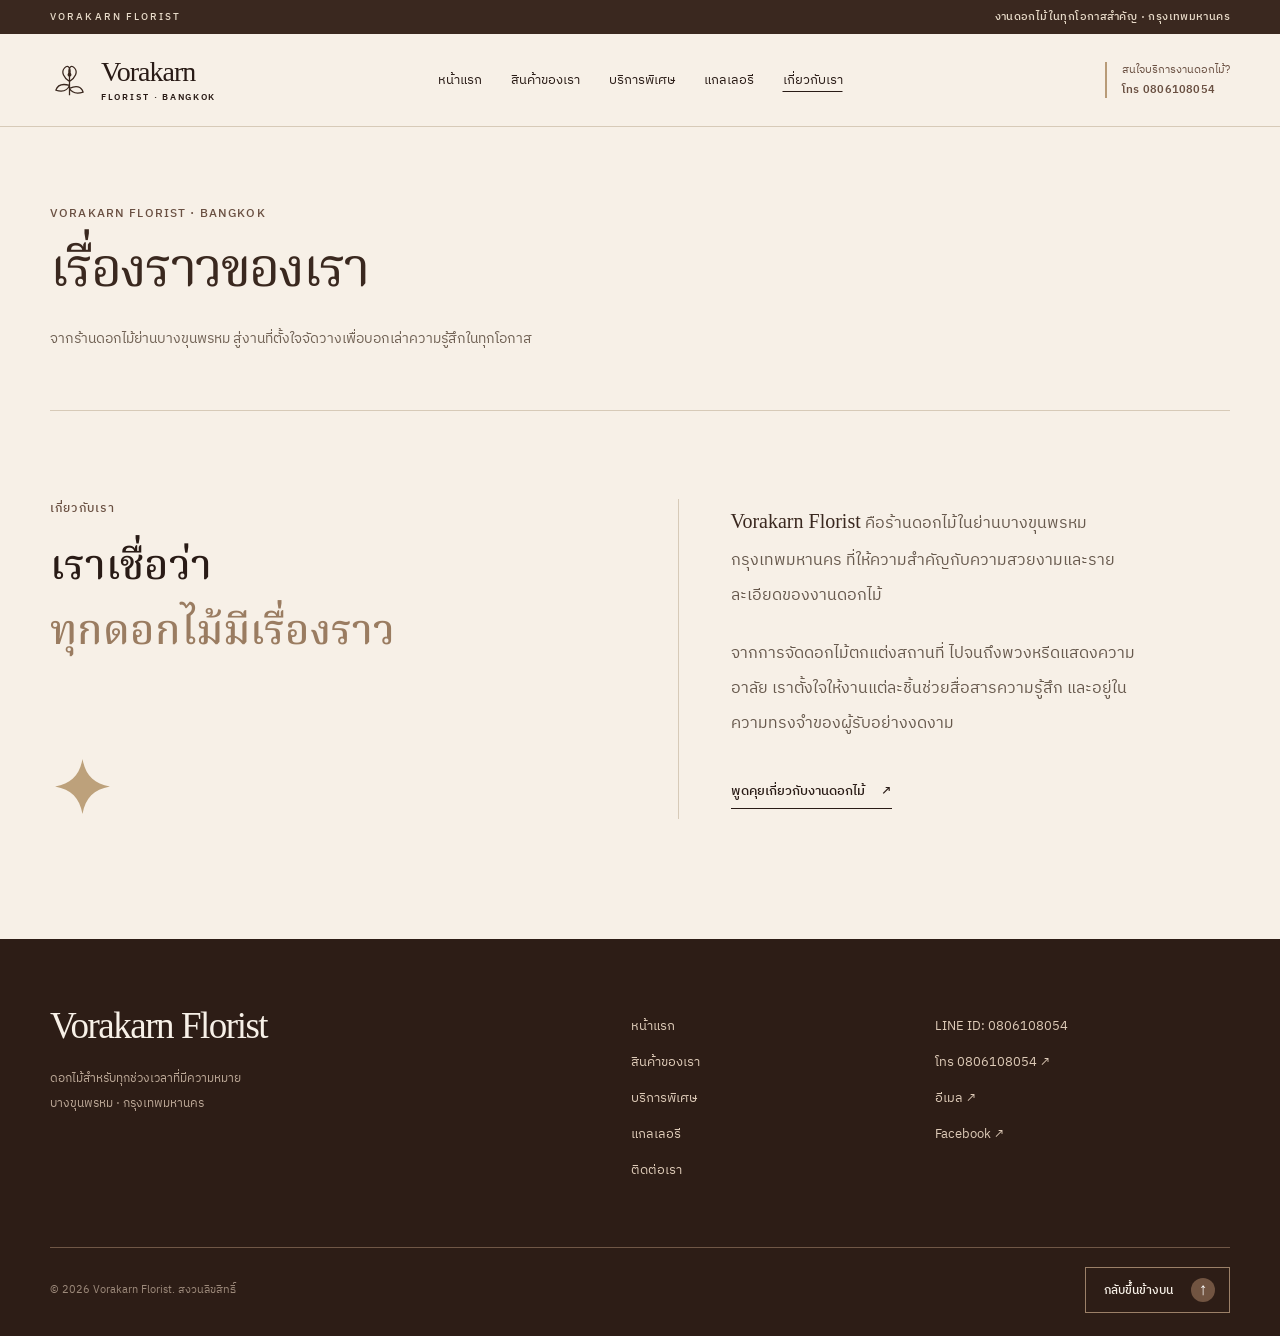
==== commit f2f4c96c: "Add special services page for flower delivery and arranging classes" ====
--- a/about/index.html
+++ b/about/index.html
@@ -31,7 +31,7 @@
 <span class="brand-type"><strong>Vorakarn</strong><small>FLORIST · BANGKOK</small></span>
 </a>
 <nav aria-label="เมนูหลัก" class="primary-nav" id="primary-nav">
-<a href="/">หน้าแรก</a><a href="/flowers/">สินค้าของเรา</a><a href="/gallery/">แกลเลอรี</a><a aria-current="page" href="/about/">เกี่ยวกับเรา</a><a class="mobile-contact" href="/contact/">ติดต่อเรา</a>
+<a href="/">หน้าแรก</a><a href="/flowers/">สินค้าของเรา</a><a href="/special-services/">บริการพิเศษ</a><a href="/gallery/">แกลเลอรี</a><a aria-current="page" href="/about/">เกี่ยวกับเรา</a><a class="mobile-contact" href="/contact/">ติดต่อเรา</a>
 </nav>
 <div class="header-actions">
 <a class="header-contact-copy" href="tel:+66806108054" aria-label="โทร 0806108054 เพื่อสอบถามบริการงานดอกไม้"><span>สนใจบริการงานดอกไม้?</span><span class="header-phone">โทร 0806108054</span></a>
@@ -51,7 +51,7 @@
 <section aria-labelledby="about-title" class="section about" id="about"><div class="shell about-grid"><div class="about-lead reveal"><p class="overline">เกี่ยวกับเรา</p><h2 id="about-title">เราเชื่อว่า<br/><em>ทุกดอกไม้มีเรื่องราว</em></h2><span aria-hidden="true" class="about-flower"><svg aria-hidden="true" class="ornament-svg" focusable="false" viewbox="0 0 64 64" xmlns="http://www.w3.org/2000/svg"><path d="M32 5 C35 21 43 29 59 32 C43 35 35 43 32 59 C29 43 21 35 5 32 C21 29 29 21 32 5Z" fill="currentColor"></path></svg></span></div><div class="about-body reveal"><p><strong>Vorakarn Florist</strong> คือร้านดอกไม้ในย่านบางขุนพรหม กรุงเทพมหานคร ที่ให้ความสำคัญกับความสวยงามและรายละเอียดของงานดอกไม้</p><p>จากการจัดดอกไม้ตกแต่งสถานที่ ไปจนถึงพวงหรีดแสดงความอาลัย เราตั้งใจให้งานแต่ละชิ้นช่วยสื่อสารความรู้สึก และอยู่ในความทรงจำของผู้รับอย่างงดงาม</p><a class="text-link" href="/contact/">พูดคุยเกี่ยวกับงานดอกไม้ <span aria-hidden="true">↗</span></a></div></div></section>
 
 </main>
-<footer class="site-footer"><div class="shell footer-grid"><div><div class="footer-brand">Vorakarn<span> Florist</span></div><p>ดอกไม้สำหรับทุกช่วงเวลาที่มีความหมาย<br/>บางขุนพรหม · กรุงเทพมหานคร</p></div><div class="footer-links"><a href="/">หน้าแรก</a><a href="/flowers/">สินค้าของเรา</a><a href="/gallery/">แกลเลอรี</a><a href="/contact/">ติดต่อเรา</a></div><div class="footer-social"><span>LINE ID: 0806108054</span><a href="tel:+66806108054">โทร 0806108054 ↗</a><a href="mailto:vorakarncht@gmail.com">อีเมล ↗</a><a href="https://www.facebook.com/profile.php?id=61595373192844" rel="noopener noreferrer" target="_blank">Facebook ↗</a></div></div><div class="shell footer-bottom"><span>© <span id="year">2026</span> Vorakarn Florist. สงวนลิขสิทธิ์</span><a class="back-to-top" href="#">กลับขึ้นข้างบน <span aria-hidden="true">↑</span></a></div></footer>
+<footer class="site-footer"><div class="shell footer-grid"><div><div class="footer-brand">Vorakarn<span> Florist</span></div><p>ดอกไม้สำหรับทุกช่วงเวลาที่มีความหมาย<br/>บางขุนพรหม · กรุงเทพมหานคร</p></div><div class="footer-links"><a href="/">หน้าแรก</a><a href="/flowers/">สินค้าของเรา</a><a href="/special-services/">บริการพิเศษ</a><a href="/gallery/">แกลเลอรี</a><a href="/contact/">ติดต่อเรา</a></div><div class="footer-social"><span>LINE ID: 0806108054</span><a href="tel:+66806108054">โทร 0806108054 ↗</a><a href="mailto:vorakarncht@gmail.com">อีเมล ↗</a><a href="https://www.facebook.com/profile.php?id=61595373192844" rel="noopener noreferrer" target="_blank">Facebook ↗</a></div></div><div class="shell footer-bottom"><span>© <span id="year">2026</span> Vorakarn Florist. สงวนลิขสิทธิ์</span><a class="back-to-top" href="#">กลับขึ้นข้างบน <span aria-hidden="true">↑</span></a></div></footer>
 <dialog aria-label="ดูภาพผลงานขนาดใหญ่" class="lightbox" id="lightbox"><button aria-label="ปิดภาพ" class="lightbox-close" type="button">×</button><img alt="" class="lightbox-img" src=""/><p class="lightbox-caption"></p><button aria-label="รูปก่อนหน้า" class="lightbox-prev" type="button">‹</button><button aria-label="รูปถัดไป" class="lightbox-next" type="button">›</button></dialog>
 <script src="/assets/app.js"></script>
 </body>
--- a/assets/styles.css
+++ b/assets/styles.css
@@ -1,5 +1,5 @@
-:root{--brown:#3a281f;--espresso:#291b16;--brown-light:#6a5042;--cream:#f7f0e7;--sand:#ede2d3;--beige:#d5c4ae;--gold:#b89b78;--line:#d7cab8;--white:#fffdf9;--serif:'Noto Serif Thai',Georgia,serif;--sans:'IBM Plex Sans Thai',system-ui,sans-serif}*{box-sizing:border-box}html{scroll-behavior:smooth;scroll-padding-top:95px}body{margin:0;background:var(--cream);color:var(--espresso);font-family:var(--sans);font-size:16px;font-weight:400;-webkit-font-smoothing:antialiased}body:has(dialog[open]){overflow:hidden}a{color:inherit;text-decoration:none}button{font:inherit}img{display:block;width:100%}h1,h2,h3,p{margin:0}h1,h2,h3{font-family:var(--serif);font-weight:500}em{font-style:normal;color:var(--brown-light)}.shell{width:min(1260px,calc(100% - 100px));margin:auto}.skip-link{position:absolute;left:12px;top:-100px;background:white;color:black;padding:10px 16px;z-index:999}.skip-link:focus{top:12px}.notice-bar{background:var(--brown);color:#e8dbc9;font:500 10px var(--sans);letter-spacing:.21em}.notice-bar .shell{display:flex;align-items:center;justify-content:space-between;height:34px}.notice-right{font-size:11px;letter-spacing:.035em}.site-header{position:sticky;top:0;background:rgba(247,240,231,.97);backdrop-filter:blur(20px);border-bottom:1px solid var(--line);z-index:20}.header-inner{height:92px;display:flex;align-items:center;justify-content:space-between;gap:20px}.brand{display:flex;align-items:center;gap:12px;white-space:nowrap}.brand-mark{width:39px;height:39px;color:var(--brown)}.brand-mark svg{width:100%;height:100%}.brand-type{display:flex;flex-direction:column;line-height:1}.brand-type strong{font-family:Georgia,serif;font-size:28px;font-weight:400;letter-spacing:-.035em}.brand-type small{margin-top:7px;font-size:9px;letter-spacing:.19em;font-weight:600}.primary-nav{display:flex;gap:29px;align-items:center}.primary-nav>a{font-size:13px;transition:color .2s}.primary-nav>a:hover,.text-link:hover{color:#98754f}.header-cta{background:var(--brown);color:#fff8ef;padding:15px 20px;font-size:12px;white-space:nowrap;transition:background .2s}.header-cta:hover,.btn-dark:hover{background:#694b37}.header-cta span,.btn span,.text-link span{margin-left:13px}.mobile-contact,.menu-toggle{display:none!important}.hero{padding-top:54px}.hero-grid{display:grid;grid-template-columns:.96fr 1.04fr;min-height:650px;align-items:stretch}.hero-copy{padding:82px 50px 65px 5px;display:flex;flex-direction:column;align-items:flex-start;position:relative}.eyebrow,.overline{font-size:12px;letter-spacing:.095em;font-weight:500;color:var(--brown-light)}.eyebrow{display:flex;align-items:center;gap:12px}.eyebrow-line{display:inline-block;width:27px;height:1px;background:var(--gold)}.hero-ornament{font-size:20px;color:var(--gold);margin:58px 0 22px}.hero h1{font-size:clamp(36px,3.35vw,54px);line-height:1.47;letter-spacing:-.045em;white-space:nowrap}.hero h1 em{color:#967657}.hero-lead{max-width:435px;line-height:2;opacity:.8;font-size:15px;margin:27px 0 36px}.hero-actions{display:flex;align-items:center;flex-wrap:wrap;gap:26px}.btn{display:inline-flex;align-items:center;justify-content:center;gap:10px;padding:15px 25px;font-size:14px;font-weight:500;min-height:54px;transition:background .2s,transform .2s}.btn:hover{transform:translateY(-2px)}.btn-dark{background:var(--brown);color:var(--white)}.btn-light{background:var(--cream);color:var(--brown)}.btn-light:hover{background:#e5d8c6}.btn-outline{border:1px solid #aa9481;color:var(--brown);padding-inline:26px}.btn-outline:hover{background:var(--sand)}.text-link{border-bottom:1px solid currentColor;padding-bottom:6px;font-size:13px;font-weight:500;transition:color .2s}.hero-note{display:flex;align-items:center;gap:15px;margin-top:auto;padding-top:42px;color:#827365;font-size:11px}.thin-line{width:29px;height:1px;background:#b29b87}.hero-photo{height:100%;min-height:650px;position:relative;overflow:hidden;background:#cbb8ab}.hero-photo>img{height:100%;object-fit:cover;object-position:center 45%;transition:transform .7s}.hero-photo:hover>img{transform:scale(1.035)}.photo-corner{position:absolute;right:23px;top:23px;width:60px;height:60px;background:#f8efe2e8;display:flex;align-items:center;justify-content:center;font-family:Georgia,serif;font-size:29px;letter-spacing:-8px;padding-right:9px;color:var(--brown)}.photo-corner span{padding-top:8px}.photo-caption{position:absolute;bottom:0;left:0;right:0;background:linear-gradient(transparent,rgba(0,0,0,.48));color:white;font-size:12px;letter-spacing:.02em;padding:45px 25px 22px}.hero-bottom{height:95px;display:flex;gap:26px;align-items:center;color:#8c7666;font-size:11px;letter-spacing:.04em}.hero-bottom-line{flex:1;height:1px;background:var(--line)}.hero-bottom>a{font-size:25px}.intro-band{background:var(--brown);color:var(--cream)}.intro-band-inner{min-height:225px;display:flex;align-items:center;justify-content:space-between;gap:30px}.intro-band p{font-family:var(--serif);font-size:clamp(20px,2.4vw,30px);line-height:1.9;letter-spacing:-.015em}.intro-band p span{color:#ccaf8e}.intro-star{font-size:67px;color:#bda17b}.section{padding:120px 0}.section-heading{display:flex;justify-content:space-between;align-items:end;gap:70px;margin-bottom:49px}.section-heading h2{font-size:clamp(29px,3.1vw,44px);line-height:1.5;letter-spacing:-.03em;margin-top:13px}.section-heading h2 em,.about h2 em{color:#9a7c61}.section-heading>p{font-size:14px;max-width:375px;line-height:2;color:#796b5f}.service-grid{display:grid;grid-template-columns:repeat(3,1fr);gap:22px}.service-card{border:1px solid var(--line);background:#f7f0e7;transition:transform .3s,box-shadow .3s;overflow:hidden}.service-card:hover{transform:translateY(-6px);box-shadow:0 20px 50px #38271d12}.service-image{height:355px;overflow:hidden;background:#e1d7cb}.service-image img{height:100%;object-fit:cover;transition:transform .5s}.service-card:hover img{transform:scale(1.06)}.service-info{padding:25px 25px 32px;position:relative;min-height:221px}.service-info h3{font-size:20px;line-height:1.6;margin:13px 0 12px;padding-right:20px}.service-info p{font-size:12px;color:#76685c;line-height:2;max-width:95%}.service-arrow{position:absolute;right:24px;bottom:25px;font-size:20px;color:#92765d}.image-feature{display:grid;grid-template-columns:1fr 1fr;min-height:630px}.feature-photo{background:#d3c9c0;min-height:630px}.feature-photo img{height:100%;object-fit:cover;object-position:center 46%}.feature-copy{display:flex;align-items:center;background:var(--brown);color:var(--cream);padding:70px min(7vw,105px)}.feature-copy-inner{max-width:470px}.feature-copy .overline{color:#d5baa0}.feature-copy h2{font-size:clamp(30px,3vw,44px);line-height:1.7;margin:25px 0}.feature-copy h2 em{color:#c7ad8d}.feature-copy p{max-width:420px;color:#e0d2c4;line-height:2.05;font-size:14px;margin-bottom:31px}.text-link-light{color:#f6e8d5}.portfolio{background:#fdf9f2}.gallery-tabs{display:flex;flex-wrap:wrap;gap:28px;border-bottom:1px solid var(--line);margin-bottom:28px}.tab{border:0;background:transparent;color:#847261;padding:0 0 18px;position:relative;cursor:pointer;font-size:13px}.tab.active{color:var(--brown);font-weight:600}.tab.active:after{position:absolute;content:"";height:2px;left:0;right:0;bottom:-1px;background:var(--brown)}.gallery-grid{display:grid;grid-template-columns:repeat(3,minmax(0,1fr));grid-auto-flow:row dense;gap:17px}.gallery-card{border:0;padding:0;background:#e0d5c7;cursor:zoom-in;overflow:hidden;position:relative;aspect-ratio:4/4.3;min-height:0}.gallery-card.tall{grid-row:span 2;aspect-ratio:auto}.gallery-card img{height:100%;object-fit:cover;transition:transform .65s}.gallery-card:hover img{transform:scale(1.065)}.gallery-card:focus-visible{outline:3px solid #9b6f45;outline-offset:3px}.gallery-card[hidden]{display:none!important}.gallery-overlay{display:flex;justify-content:space-between;position:absolute;bottom:0;left:0;right:0;padding:48px 19px 20px;background:linear-gradient(transparent,rgba(31,22,18,.78));color:#fff;font-size:12px;text-align:left;opacity:0;transform:translateY(7px);transition:opacity .25s,transform .25s}.gallery-card:hover .gallery-overlay,.gallery-card:focus-visible .gallery-overlay{opacity:1;transform:none}.gallery-after{display:flex;align-items:center;justify-content:center;gap:22px;padding-top:42px;color:#746659;font-size:13px}.gallery-after a{text-decoration:underline;text-underline-offset:6px;color:#3a281f;font-weight:600}.wreath-section{background:#eee5d9;padding:110px 0}.wreath-grid{display:grid;grid-template-columns:.96fr 1.04fr;gap:min(9vw,120px);align-items:center}.wreath-photo{max-width:480px;aspect-ratio:4/4.5;background:#d6c3b4}.wreath-photo img{width:100%;height:100%;object-fit:cover}.wreath-copy{max-width:520px}.wreath-copy h2{font-size:clamp(30px,3.5vw,49px);line-height:1.55;margin:21px 0}.wreath-copy>p:not(.overline){font-size:15px;line-height:2.1;color:#706154;margin-bottom:30px}.about{background:#f7f0e7}.about-grid{display:grid;grid-template-columns:1fr 1fr;gap:130px}.about-lead{display:flex;flex-direction:column;min-height:320px}.about h2{font-size:clamp(31px,3.25vw,49px);line-height:1.55;margin:18px 0 34px}.about-flower{font-size:65px;font-weight:300;color:#bda17b;margin-top:auto}.about-body{border-left:1px solid var(--line);padding-left:55px}.about-body p{font-size:16px;line-height:2.2;color:#67594d;margin-bottom:22px}.about-body strong{font-family:Georgia,serif;font-size:20px;color:var(--brown);font-weight:400}.about-body .text-link{display:inline-block;margin-top:17px}.contact{background:var(--brown);color:var(--cream);padding:120px 0}.contact-grid{display:grid;grid-template-columns:.95fr 1.05fr;gap:125px}.contact .overline{color:#cbb194}.contact h2{font-size:clamp(34px,4.3vw,60px);line-height:1.5;margin:22px 0}.contact h2 em{color:#cfb48f}.contact-intro>p:not(.overline){font-size:14px;line-height:2.05;color:#e4d6c8;max-width:410px;margin-bottom:33px}.contact-details{border-top:1px solid #806c5d}.contact-item{display:grid;grid-template-columns:50px 1fr 25px;gap:12px;align-items:start;padding:24px 0;border-bottom:1px solid #806c5d}.contact-index{color:#a99481;font:12px Georgia,serif;padding-top:5px}.contact-item h3{font-family:var(--sans);font-size:12px;font-weight:400;color:#c7b09b;margin-bottom:6px}.contact-item a{font-size:16px;line-height:1.8;word-break:break-word;transition:color .2s}.contact-item a:hover{color:#dbc19f}.contact-out{font-size:23px;color:#c9ae91}.site-footer{background:#2d1d16;color:#decbb8;padding:65px 0 23px}.footer-grid{display:grid;grid-template-columns:1.3fr 1fr 1fr;gap:60px}.footer-brand{font-family:Georgia,serif;font-size:37px;letter-spacing:-.04em;color:var(--cream)}.footer-brand span{font-weight:400}.footer-grid p{font-size:12px;color:#bda998;line-height:2.1;margin-top:19px}.footer-links,.footer-social{display:flex;flex-direction:column;gap:14px;padding-top:11px;font-size:13px}.footer-links a:hover,.footer-social a:hover{color:white}.footer-bottom{display:flex;justify-content:space-between;border-top:1px solid #705746;margin-top:66px;padding-top:19px;color:#9c897a;font-size:11px}.lightbox{border:0;padding:0;background:#1d1511f7;color:#fff;position:fixed;inset:0;width:100vw;height:100vh;max-width:none;max-height:none;overflow:hidden}.lightbox::backdrop{background:#120c09e8}.lightbox-img{position:absolute;left:50%;top:50%;transform:translate(-50%,-50%);max-height:85vh;max-width:85vw;width:auto;height:auto;object-fit:contain}.lightbox-caption{position:absolute;left:50%;transform:translateX(-50%);bottom:14px;text-align:center;font-size:13px}.lightbox-close,.lightbox-prev,.lightbox-next{position:absolute;border:0;background:#fff2;color:#fff;cursor:pointer;width:45px;height:45px;border-radius:50%;font:31px Georgia,serif}.lightbox-close{right:24px;top:21px}.lightbox-prev{left:25px;top:50%}.lightbox-next{right:25px;top:50%}.lightbox-close:hover,.lightbox-prev:hover,.lightbox-next:hover{background:#fff4}.reveal{opacity:1;transform:none}@media(prefers-reduced-motion:no-preference){.js-reveal .reveal:not(.visible){opacity:0;transform:translateY(18px)}.js-reveal .reveal{transition:opacity .7s ease,transform .7s ease}.js-reveal .reveal.visible{opacity:1;transform:none}}@media(max-width:1160px){.shell{width:min(1100px,calc(100% - 70px))}.primary-nav{gap:17px}.primary-nav>a{font-size:12px}.hero-copy{padding-right:22px}.hero h1{font-size:41px}.header-cta{padding:14px}.service-image{height:300px}.contact-grid{gap:70px}}@media(max-width:900px){.shell{width:calc(100% - 48px)}.notice-bar .shell{height:30px}.header-inner{height:75px}.primary-nav{gap:13px}.header-cta{display:none}.hero{padding-top:25px}.hero-grid{grid-template-columns:1fr 1fr;min-height:530px}.hero-copy{padding:42px 25px 37px 0}.hero-ornament{margin:25px 0 14px}.hero h1{font-size:34px;white-space:normal}.hero-lead{font-size:13px}.hero-photo{min-height:530px}.section{padding:85px 0}.section-heading{gap:25px}.service-grid{gap:12px}.service-image{height:250px}.service-info{padding:20px;min-height:245px}.service-info h3{font-size:17px}.image-feature,.feature-photo{min-height:525px}.feature-copy{padding:45px}.about-grid{gap:60px}.contact-grid{gap:50px}.gallery-grid{gap:12px}}
-@media(max-width:680px){html{scroll-padding-top:76px}.shell{width:calc(100% - 38px)}.notice-bar .shell{justify-content:center}.notice-right{display:none}.site-header .header-inner{height:72px}.brand-mark{width:31px;height:31px}.brand-type strong{font-size:23px}.brand-type small{font-size:8px}.menu-toggle{display:flex!important;flex-direction:column;justify-content:center;gap:6px;width:40px;height:40px;background:transparent;border:0;padding:9px;cursor:pointer}.menu-toggle span{background:var(--brown);height:2px;width:23px;transition:transform .2s}.menu-toggle[aria-expanded=true] span:first-child{transform:translateY(4px) rotate(45deg)}.menu-toggle[aria-expanded=true] span:last-child{transform:translateY(-4px) rotate(-45deg)}.primary-nav{position:absolute;left:0;right:0;top:72px;background:var(--cream);border-bottom:1px solid var(--line);padding:14px 19px 20px;display:none;flex-direction:column;align-items:stretch;gap:0;box-shadow:0 30px 30px #0002}.primary-nav.open{display:flex}.primary-nav>a{font-size:15px;border-bottom:1px solid var(--line);padding:13px 7px}.mobile-contact{display:block!important}.hero{padding:0}.hero-grid{grid-template-columns:1fr;min-height:0}.hero-copy{padding:52px 2px 42px;min-height:470px}.eyebrow{font-size:11px}.hero-ornament{margin:26px 0 13px}.hero h1{font-size:clamp(33px,8vw,43px);line-height:1.58}.hero-lead{max-width:360px;line-height:1.95;font-size:13px;margin:19px 0 29px}.hero-actions{gap:24px}.btn{min-height:51px;font-size:13px}.hero-note{padding-top:37px}.hero-photo{height:510px;min-height:0}.photo-corner{width:51px;height:51px;font-size:25px}.hero-bottom{height:70px;gap:13px;font-size:9px}.hero-bottom-line{max-width:30px}.hero-bottom>a{margin-left:auto}.intro-band-inner{min-height:190px}.intro-band p{font-size:20px}.intro-star{font-size:33px}.section{padding:82px 0}.section-heading{align-items:flex-start;flex-direction:column;gap:15px;margin-bottom:34px}.section-heading h2{font-size:32px}.section-heading>p{font-size:13px}.service-grid{grid-template-columns:1fr;gap:21px}.service-image{height:320px}.service-info{min-height:0;padding:19px 23px 29px}.service-info h3{font-size:21px}.service-info p{max-width:93%;font-size:13px}.image-feature{grid-template-columns:1fr}.feature-photo{min-height:0;height:410px}.feature-copy{padding:64px 27px;min-height:430px}.feature-copy h2{font-size:32px}.gallery-tabs{gap:13px}.tab{font-size:11px}.gallery-grid{grid-template-columns:repeat(2,minmax(0,1fr));gap:9px}.gallery-card{aspect-ratio:3/4.3}.gallery-card.tall{grid-row:span 2}.gallery-overlay{opacity:1;transform:none;padding:35px 9px 11px;font-size:10px}.gallery-after{align-items:flex-start;flex-direction:column;gap:6px;line-height:1.8}.wreath-section{padding:78px 0}.wreath-grid{grid-template-columns:1fr;gap:40px}.wreath-photo{max-width:none;aspect-ratio:4/4}.wreath-copy h2{font-size:35px}.about-grid{grid-template-columns:1fr;gap:22px}.about-lead{min-height:0}.about h2{font-size:34px}.about-flower{display:none}.about-body{padding-left:20px}.about-body p{font-size:14px}.contact{padding:90px 0}.contact-grid{grid-template-columns:1fr;gap:56px}.contact h2{font-size:42px}.contact-item{grid-template-columns:27px 1fr 20px}.contact-item a{font-size:14px}.footer-grid{grid-template-columns:1fr 1fr;gap:35px}.footer-grid>div:first-child{grid-column:span 2}.footer-brand{font-size:31px}.footer-bottom{gap:15px;line-height:1.7}.lightbox-img{max-width:87vw;max-height:78vh}.lightbox-close{right:15px;top:15px}.lightbox-prev{left:6px}.lightbox-next{right:6px}}
+:root{--brown:#3a281f;--espresso:#291b16;--brown-light:#6a5042;--cream:#f7f0e7;--sand:#ede2d3;--beige:#d5c4ae;--gold:#b89b78;--line:#d7cab8;--white:#fffdf9;--serif:'Noto Serif Thai',Georgia,serif;--sans:'IBM Plex Sans Thai',system-ui,sans-serif}*{box-sizing:border-box}html{scroll-behavior:smooth;scroll-padding-top:95px}body{margin:0;background:var(--cream);color:var(--espresso);font-family:var(--sans);font-size:16px;font-weight:400;-webkit-font-smoothing:antialiased}body:has(dialog[open]){overflow:hidden}a{color:inherit;text-decoration:none}button{font:inherit}img{display:block;width:100%}h1,h2,h3,p{margin:0}h1,h2,h3{font-family:var(--serif);font-weight:500}em{font-style:normal;color:var(--brown-light)}.shell{width:min(1260px,calc(100% - 100px));margin:auto}.skip-link{position:absolute;left:12px;top:-100px;background:white;color:black;padding:10px 16px;z-index:999}.skip-link:focus{top:12px}.notice-bar{background:var(--brown);color:#e8dbc9;font:500 10px var(--sans);letter-spacing:.21em}.notice-bar .shell{display:flex;align-items:center;justify-content:space-between;height:34px}.notice-right{font-size:11px;letter-spacing:.035em}.site-header{position:sticky;top:0;background:rgba(247,240,231,.97);backdrop-filter:blur(20px);border-bottom:1px solid var(--line);z-index:20}.header-inner{height:92px;display:flex;align-items:center;justify-content:space-between;gap:20px}.brand{display:flex;align-items:center;gap:12px;white-space:nowrap}.brand-mark{width:39px;height:39px;color:var(--brown)}.brand-mark svg{width:100%;height:100%}.brand-type{display:flex;flex-direction:column;line-height:1}.brand-type strong{font-family:Georgia,serif;font-size:28px;font-weight:400;letter-spacing:-.035em}.brand-type small{margin-top:7px;font-size:9px;letter-spacing:.19em;font-weight:600}.primary-nav{display:flex;gap:29px;align-items:center}.primary-nav>a{font-size:13px;transition:color .2s}.primary-nav>a:hover,.text-link:hover{color:#98754f}.header-cta{background:var(--brown);color:#fff8ef;padding:15px 20px;font-size:12px;white-space:nowrap;transition:background .2s}.header-cta:hover,.btn-dark:hover{background:#694b37}.header-cta span,.btn span,.text-link span{margin-left:13px}.mobile-contact,.menu-toggle{display:none!important}.hero{padding-top:54px}.hero-grid{display:grid;grid-template-columns:.96fr 1.04fr;min-height:650px;align-items:stretch}.hero-copy{padding:82px 50px 65px 5px;display:flex;flex-direction:column;align-items:flex-start;position:relative}.eyebrow,.overline{font-size:12px;letter-spacing:.095em;font-weight:500;color:var(--brown-light)}.eyebrow{display:flex;align-items:center;gap:12px}.eyebrow-line{display:inline-block;width:27px;height:1px;background:var(--gold)}.hero-ornament{font-size:20px;color:var(--gold);margin:58px 0 22px}.hero h1{font-size:clamp(36px,3.35vw,54px);line-height:1.47;letter-spacing:-.045em;white-space:nowrap}.hero h1 em{color:#967657}.hero-lead{max-width:435px;line-height:2;opacity:.8;font-size:15px;margin:27px 0 36px}.hero-actions{display:flex;align-items:center;flex-wrap:wrap;gap:26px}.btn{display:inline-flex;align-items:center;justify-content:center;gap:10px;padding:15px 25px;font-size:14px;font-weight:500;min-height:54px;transition:background .2s,transform .2s}.btn:hover{transform:translateY(-2px)}.btn-dark{background:var(--brown);color:var(--white)}.btn-light{background:var(--cream);color:var(--brown)}.btn-light:hover{background:#e5d8c6}.btn-outline{border:1px solid #aa9481;color:var(--brown);padding-inline:26px}.btn-outline:hover{background:var(--sand)}.text-link{border-bottom:1px solid currentColor;padding-bottom:6px;font-size:13px;font-weight:500;transition:color .2s}.hero-note{display:flex;align-items:center;gap:15px;margin-top:auto;padding-top:42px;color:#827365;font-size:11px}.thin-line{width:29px;height:1px;background:#b29b87}.hero-photo{height:100%;min-height:650px;position:relative;overflow:hidden;background:#cbb8ab}.hero-photo>img{height:100%;object-fit:cover;object-position:center 45%;transition:transform .7s}.hero-photo:hover>img{transform:scale(1.035)}.photo-corner{position:absolute;right:23px;top:23px;width:60px;height:60px;background:#f8efe2e8;display:flex;align-items:center;justify-content:center;font-family:Georgia,serif;font-size:29px;letter-spacing:-8px;padding-right:9px;color:var(--brown)}.photo-corner span{padding-top:8px}.photo-caption{position:absolute;bottom:0;left:0;right:0;background:linear-gradient(transparent,rgba(0,0,0,.48));color:white;font-size:12px;letter-spacing:.02em;padding:45px 25px 22px}.hero-bottom{height:95px;display:flex;gap:26px;align-items:center;color:#8c7666;font-size:11px;letter-spacing:.04em}.hero-bottom-line{flex:1;height:1px;background:var(--line)}.hero-bottom>a{font-size:25px}.intro-band{background:var(--brown);color:var(--cream)}.intro-band-inner{min-height:225px;display:flex;align-items:center;justify-content:space-between;gap:30px}.intro-band p{font-family:var(--serif);font-size:clamp(20px,2.4vw,30px);line-height:1.9;letter-spacing:-.015em}.intro-band p span{color:#ccaf8e}.intro-star{font-size:67px;color:#bda17b}.section{padding:120px 0}.section-heading{display:flex;justify-content:space-between;align-items:end;gap:70px;margin-bottom:49px}.section-heading h2{font-size:clamp(29px,3.1vw,44px);line-height:1.5;letter-spacing:-.03em;margin-top:13px}.section-heading h2 em,.about h2 em{color:#9a7c61}.section-heading>p{font-size:14px;max-width:375px;line-height:2;color:#796b5f}.service-grid{display:grid;grid-template-columns:repeat(3,1fr);gap:22px}.service-card{border:1px solid var(--line);background:#f7f0e7;transition:transform .3s,box-shadow .3s;overflow:hidden}.service-card:hover{transform:translateY(-6px);box-shadow:0 20px 50px #38271d12}.service-image{height:355px;overflow:hidden;background:#e1d7cb}.service-image img{height:100%;object-fit:cover;transition:transform .5s}.service-card:hover img{transform:scale(1.06)}.service-info{padding:25px 25px 32px;position:relative;min-height:221px}.service-info h3{font-size:20px;line-height:1.6;margin:13px 0 12px;padding-right:20px}.service-info p{font-size:12px;color:#76685c;line-height:2;max-width:95%}.service-arrow{position:absolute;right:24px;bottom:25px;font-size:20px;color:#92765d}.image-feature{display:grid;grid-template-columns:1fr 1fr;min-height:630px}.feature-photo{background:#d3c9c0;min-height:630px}.feature-photo img{height:100%;object-fit:cover;object-position:center 46%}.feature-copy{display:flex;align-items:center;background:var(--brown);color:var(--cream);padding:70px min(7vw,105px)}.feature-copy-inner{max-width:470px}.feature-copy .overline{color:#d5baa0}.feature-copy h2{font-size:clamp(30px,3vw,44px);line-height:1.7;margin:25px 0}.feature-copy h2 em{color:#c7ad8d}.feature-copy p{max-width:420px;color:#e0d2c4;line-height:2.05;font-size:14px;margin-bottom:31px}.text-link-light{color:#f6e8d5}.portfolio{background:#fdf9f2}.gallery-tabs{display:flex;flex-wrap:wrap;gap:28px;border-bottom:1px solid var(--line);margin-bottom:28px}.tab{border:0;background:transparent;color:#847261;padding:0 0 18px;position:relative;cursor:pointer;font-size:13px}.tab.active{color:var(--brown);font-weight:600}.tab.active:after{position:absolute;content:"";height:2px;left:0;right:0;bottom:-1px;background:var(--brown)}.gallery-grid{display:grid;grid-template-columns:repeat(3,minmax(0,1fr));grid-auto-flow:row dense;gap:17px}.gallery-card{border:0;padding:0;background:#e0d5c7;cursor:zoom-in;overflow:hidden;position:relative;aspect-ratio:4/4.3;min-height:0}.gallery-card.tall{grid-row:span 2;aspect-ratio:auto}.gallery-card img{height:100%;object-fit:cover;transition:transform .65s}.gallery-card:hover img{transform:scale(1.065)}.gallery-card:focus-visible{outline:3px solid #9b6f45;outline-offset:3px}.gallery-card[hidden]{display:none!important}.gallery-overlay{display:flex;justify-content:space-between;position:absolute;bottom:0;left:0;right:0;padding:48px 19px 20px;background:linear-gradient(transparent,rgba(31,22,18,.78));color:#fff;font-size:12px;text-align:left;opacity:0;transform:translateY(7px);transition:opacity .25s,transform .25s}.gallery-card:hover .gallery-overlay,.gallery-card:focus-visible .gallery-overlay{opacity:1;transform:none}.gallery-after{display:flex;align-items:center;justify-content:center;gap:22px;padding-top:42px;color:#746659;font-size:13px}.gallery-after a{text-decoration:underline;text-underline-offset:6px;color:#3a281f;font-weight:600}.wreath-section{background:#eee5d9;padding:110px 0}.wreath-grid{display:grid;grid-template-columns:.96fr 1.04fr;gap:min(9vw,120px);align-items:center}.wreath-photo{max-width:480px;aspect-ratio:4/4.5;background:#d6c3b4}.wreath-photo img{width:100%;height:100%;object-fit:cover}.wreath-copy{max-width:520px}.wreath-copy h2{font-size:clamp(30px,3.5vw,49px);line-height:1.55;margin:21px 0}.wreath-copy>p:not(.overline){font-size:15px;line-height:2.1;color:#706154;margin-bottom:30px}.about{background:#f7f0e7}.about-grid{display:grid;grid-template-columns:1fr 1fr;gap:130px}.about-lead{display:flex;flex-direction:column;min-height:320px}.about h2{font-size:clamp(31px,3.25vw,49px);line-height:1.55;margin:18px 0 34px}.about-flower{font-size:65px;font-weight:300;color:#bda17b;margin-top:auto}.about-body{border-left:1px solid var(--line);padding-left:55px}.about-body p{font-size:16px;line-height:2.2;color:#67594d;margin-bottom:22px}.about-body strong{font-family:Georgia,serif;font-size:20px;color:var(--brown);font-weight:400}.about-body .text-link{display:inline-block;margin-top:17px}.contact{background:var(--brown);color:var(--cream);padding:120px 0}.contact-grid{display:grid;grid-template-columns:.95fr 1.05fr;gap:125px}.contact .overline{color:#cbb194}.contact h1{font-size:clamp(34px,4.3vw,60px);line-height:1.5;margin:22px 0}.contact h1 em{color:#cfb48f}.contact-intro>p:not(.overline){font-size:14px;line-height:2.05;color:#e4d6c8;max-width:410px;margin-bottom:33px}.contact-details{border-top:1px solid #806c5d}.contact-item{display:grid;grid-template-columns:50px 1fr 25px;gap:12px;align-items:start;padding:24px 0;border-bottom:1px solid #806c5d}.contact-index{color:#a99481;font:12px Georgia,serif;padding-top:5px}.contact-item h3{font-family:var(--sans);font-size:12px;font-weight:400;color:#c7b09b;margin-bottom:6px}.contact-item a{font-size:16px;line-height:1.8;word-break:break-word;transition:color .2s}.contact-item a:hover{color:#dbc19f}.contact-out{font-size:23px;color:#c9ae91}.site-footer{background:#2d1d16;color:#decbb8;padding:65px 0 23px}.footer-grid{display:grid;grid-template-columns:1.3fr 1fr 1fr;gap:60px}.footer-brand{font-family:Georgia,serif;font-size:37px;letter-spacing:-.04em;color:var(--cream)}.footer-brand span{font-weight:400}.footer-grid p{font-size:12px;color:#bda998;line-height:2.1;margin-top:19px}.footer-links,.footer-social{display:flex;flex-direction:column;gap:14px;padding-top:11px;font-size:13px}.footer-links a:hover,.footer-social a:hover{color:white}.footer-bottom{display:flex;justify-content:space-between;border-top:1px solid #705746;margin-top:66px;padding-top:19px;color:#9c897a;font-size:11px}.lightbox{border:0;padding:0;background:#1d1511f7;color:#fff;position:fixed;inset:0;width:100vw;height:100vh;max-width:none;max-height:none;overflow:hidden}.lightbox::backdrop{background:#120c09e8}.lightbox-img{position:absolute;left:50%;top:50%;transform:translate(-50%,-50%);max-height:85vh;max-width:85vw;width:auto;height:auto;object-fit:contain}.lightbox-caption{position:absolute;left:50%;transform:translateX(-50%);bottom:14px;text-align:center;font-size:13px}.lightbox-close,.lightbox-prev,.lightbox-next{position:absolute;border:0;background:#fff2;color:#fff;cursor:pointer;width:45px;height:45px;border-radius:50%;font:31px Georgia,serif}.lightbox-close{right:24px;top:21px}.lightbox-prev{left:25px;top:50%}.lightbox-next{right:25px;top:50%}.lightbox-close:hover,.lightbox-prev:hover,.lightbox-next:hover{background:#fff4}.reveal{opacity:1;transform:none}@media(prefers-reduced-motion:no-preference){.js-reveal .reveal:not(.visible){opacity:0;transform:translateY(18px)}.js-reveal .reveal{transition:opacity .7s ease,transform .7s ease}.js-reveal .reveal.visible{opacity:1;transform:none}}@media(max-width:1160px){.shell{width:min(1100px,calc(100% - 70px))}.primary-nav{gap:17px}.primary-nav>a{font-size:12px}.hero-copy{padding-right:22px}.hero h1{font-size:41px}.header-cta{padding:14px}.service-image{height:300px}.contact-grid{gap:70px}}@media(max-width:900px){.shell{width:calc(100% - 48px)}.notice-bar .shell{height:30px}.header-inner{height:75px}.primary-nav{gap:13px}.header-cta{display:none}.hero{padding-top:25px}.hero-grid{grid-template-columns:1fr 1fr;min-height:530px}.hero-copy{padding:42px 25px 37px 0}.hero-ornament{margin:25px 0 14px}.hero h1{font-size:34px;white-space:normal}.hero-lead{font-size:13px}.hero-photo{min-height:530px}.section{padding:85px 0}.section-heading{gap:25px}.service-grid{gap:12px}.service-image{height:250px}.service-info{padding:20px;min-height:245px}.service-info h3{font-size:17px}.image-feature,.feature-photo{min-height:525px}.feature-copy{padding:45px}.about-grid{gap:60px}.contact-grid{gap:50px}.gallery-grid{gap:12px}}
+@media(max-width:680px){html{scroll-padding-top:76px}.shell{width:calc(100% - 38px)}.notice-bar .shell{justify-content:center}.notice-right{display:none}.site-header .header-inner{height:72px}.brand-mark{width:31px;height:31px}.brand-type strong{font-size:23px}.brand-type small{font-size:8px}.menu-toggle{display:flex!important;flex-direction:column;justify-content:center;gap:6px;width:40px;height:40px;background:transparent;border:0;padding:9px;cursor:pointer}.menu-toggle span{background:var(--brown);height:2px;width:23px;transition:transform .2s}.menu-toggle[aria-expanded=true] span:first-child{transform:translateY(4px) rotate(45deg)}.menu-toggle[aria-expanded=true] span:last-child{transform:translateY(-4px) rotate(-45deg)}.primary-nav{position:absolute;left:0;right:0;top:72px;background:var(--cream);border-bottom:1px solid var(--line);padding:14px 19px 20px;display:none;flex-direction:column;align-items:stretch;gap:0;box-shadow:0 30px 30px #0002}.primary-nav.open{display:flex}.primary-nav>a{font-size:15px;border-bottom:1px solid var(--line);padding:13px 7px}.mobile-contact{display:block!important}.hero{padding:0}.hero-grid{grid-template-columns:1fr;min-height:0}.hero-copy{padding:52px 2px 42px;min-height:470px}.eyebrow{font-size:11px}.hero-ornament{margin:26px 0 13px}.hero h1{font-size:clamp(33px,8vw,43px);line-height:1.58}.hero-lead{max-width:360px;line-height:1.95;font-size:13px;margin:19px 0 29px}.hero-actions{gap:24px}.btn{min-height:51px;font-size:13px}.hero-note{padding-top:37px}.hero-photo{height:510px;min-height:0}.photo-corner{width:51px;height:51px;font-size:25px}.hero-bottom{height:70px;gap:13px;font-size:9px}.hero-bottom-line{max-width:30px}.hero-bottom>a{margin-left:auto}.intro-band-inner{min-height:190px}.intro-band p{font-size:20px}.intro-star{font-size:33px}.section{padding:82px 0}.section-heading{align-items:flex-start;flex-direction:column;gap:15px;margin-bottom:34px}.section-heading h2{font-size:32px}.section-heading>p{font-size:13px}.service-grid{grid-template-columns:1fr;gap:21px}.service-image{height:320px}.service-info{min-height:0;padding:19px 23px 29px}.service-info h3{font-size:21px}.service-info p{max-width:93%;font-size:13px}.image-feature{grid-template-columns:1fr}.feature-photo{min-height:0;height:410px}.feature-copy{padding:64px 27px;min-height:430px}.feature-copy h2{font-size:32px}.gallery-tabs{gap:13px}.tab{font-size:11px}.gallery-grid{grid-template-columns:repeat(2,minmax(0,1fr));gap:9px}.gallery-card{aspect-ratio:3/4.3}.gallery-card.tall{grid-row:span 2}.gallery-overlay{opacity:1;transform:none;padding:35px 9px 11px;font-size:10px}.gallery-after{align-items:flex-start;flex-direction:column;gap:6px;line-height:1.8}.wreath-section{padding:78px 0}.wreath-grid{grid-template-columns:1fr;gap:40px}.wreath-photo{max-width:none;aspect-ratio:4/4}.wreath-copy h2{font-size:35px}.about-grid{grid-template-columns:1fr;gap:22px}.about-lead{min-height:0}.about h2{font-size:34px}.about-flower{display:none}.about-body{padding-left:20px}.about-body p{font-size:14px}.contact{padding:90px 0}.contact-grid{grid-template-columns:1fr;gap:56px}.contact h1{font-size:42px}.contact-item{grid-template-columns:27px 1fr 20px}.contact-item a{font-size:14px}.footer-grid{grid-template-columns:1fr 1fr;gap:35px}.footer-grid>div:first-child{grid-column:span 2}.footer-brand{font-size:31px}.footer-bottom{gap:15px;line-height:1.7}.lightbox-img{max-width:87vw;max-height:78vh}.lightbox-close{right:15px;top:15px}.lightbox-prev{left:6px}.lightbox-next{right:6px}}
 @media(max-width:360px){.hero-actions{gap:14px}.hero h1{font-size:31px}.tab{font-size:10px}.gallery-tabs{gap:8px}}@media(prefers-reduced-motion:reduce){html{scroll-behavior:auto}*{animation:none!important;transition:none!important}}
 
 /* Cross-platform monochrome ornaments: iOS draws the original ✳ glyph as a green emoji */
@@ -160,7 +160,7 @@
 .inner-page-intro h1{font-size:clamp(44px,4.2vw,68px);line-height:1.28;letter-spacing:-.035em;margin-top:15px}
 .inner-page-summary{max-width:640px;margin-top:18px;color:#706154;font-size:14px;line-height:2}
 .inner-page-intro+.section{padding-top:88px}
-.inner-page-intro+.contact{padding-top:88px}
+
 .section-heading{display:block}
 .section-heading>p{max-width:650px;margin-top:16px}
 .section-heading h2,.why-heading h2{line-height:1.55}
@@ -176,7 +176,7 @@
 .gallery-after a{white-space:nowrap}
 .footer-grid{grid-template-columns:minmax(0,1.4fr) minmax(140px,.65fr) minmax(180px,.8fr);gap:clamp(35px,5vw,75px)}
 @media(max-width:900px){.service-info h3{min-height:58px}.about-grid,.contact-grid{gap:48px}}
-@media(max-width:680px){.inner-page-intro{padding-top:52px;padding-bottom:39px}.inner-page-intro h1{font-size:clamp(39px,10vw,48px);margin-top:11px}.inner-page-summary{font-size:13px;max-width:42ch;margin-top:14px}.inner-page-intro+.section{padding-top:68px}.inner-page-intro+.contact{padding-top:72px}.section-heading>p{max-width:42ch;margin-top:13px}.service-info h3{min-height:0}.about-grid,.contact-grid{grid-template-columns:1fr}.about-body{padding-left:20px}.gallery-after{gap:8px;margin-top:30px;padding-top:23px}.gallery-after a{white-space:normal}.footer-grid{grid-template-columns:1fr 1fr;gap:35px}}
+@media(max-width:680px){.inner-page-intro{padding-top:52px;padding-bottom:39px}.inner-page-intro h1{font-size:clamp(39px,10vw,48px);margin-top:11px}.inner-page-summary{font-size:13px;max-width:42ch;margin-top:14px}.inner-page-intro+.section{padding-top:68px}.section-heading>p{max-width:42ch;margin-top:13px}.service-info h3{min-height:0}.about-grid,.contact-grid{grid-template-columns:1fr}.about-body{padding-left:20px}.gallery-after{gap:8px;margin-top:30px;padding-top:23px}.gallery-after a{white-space:normal}.footer-grid{grid-template-columns:1fr 1fr;gap:35px}}
 /* Customer inquiry form */
 .lead-layout{display:grid;grid-template-columns:.85fr 1.15fr;gap:75px;align-items:start}
 .lead-intro h2{font-size:clamp(28px,3vw,42px);line-height:1.7;margin:16px 0 22px}
@@ -196,3 +196,15 @@
 .lead-submit{border:0;cursor:pointer;margin-top:22px;width:100%}.lead-honeypot{display:none}
 @media(max-width:900px){.lead-layout{grid-template-columns:1fr;gap:35px}.lead-intro{max-width:650px}}
 @media(max-width:680px){.lead-form{padding:24px 18px}.lead-fields{grid-template-columns:1fr;gap:19px}.lead-field input,.lead-field select,.lead-field textarea{font-size:16px}.lead-intro h2{font-size:30px}}
+
+/* Special services */
+.special-jump{display:flex;flex-wrap:wrap;gap:12px 28px;margin-top:25px}.special-jump a{font-size:13px;border-bottom:1px solid var(--gold);padding-bottom:6px}
+.special-feature{display:grid;grid-template-columns:minmax(0,1.1fr) minmax(0,1fr);gap:clamp(35px,5vw,75px);align-items:center;scroll-margin-top:170px}
+.special-feature+.special-feature{margin-top:95px;padding-top:95px;border-top:1px solid var(--line)}
+.special-photo{position:relative;background:var(--sand);overflow:hidden}.special-photo img{width:100%;height:auto;aspect-ratio:4/3;object-fit:cover}.special-image-caption{display:block;padding:10px 15px;font-size:11px;color:var(--brown-light)}
+.special-copy h2{font-size:clamp(26px,2.7vw,39px);line-height:1.65;margin:16px 0 20px}.special-copy>p:not(.overline){color:var(--brown-light);font-size:14px;line-height:2}.special-copy ul{padding-left:20px;margin:20px 0 28px;color:var(--brown-light);font-size:13px;line-height:2.2}.special-reverse .special-photo{grid-column:2;grid-row:1}.special-reverse .special-copy{grid-column:1;grid-row:1}
+.special-services+.lead-section{background:var(--sand)}
+@media(min-width:901px) and (max-width:1440px){.header-actions .header-cta{display:none}}
+@media(min-width:681px) and (max-width:1100px){.header-inner{height:115px;grid-template-columns:1fr 1fr;grid-template-rows:66px 49px;gap:0 20px}.header-inner>.primary-nav{grid-row:2;grid-column:1 / -1;align-self:start}.header-inner>.header-actions{grid-row:1;grid-column:2}html{scroll-padding-top:150px}body{padding-top:150px}}
+@media(max-width:900px){.special-feature{grid-template-columns:1fr;gap:30px}.special-reverse .special-photo,.special-reverse .special-copy{grid-column:auto;grid-row:auto}.special-feature+.special-feature{margin-top:65px;padding-top:65px}.special-copy h2{font-size:30px}}
+@media(max-width:680px){.special-copy h2{font-size:27px}.special-jump{gap:14px 20px}.special-feature+.special-feature{margin-top:48px;padding-top:48px}}
